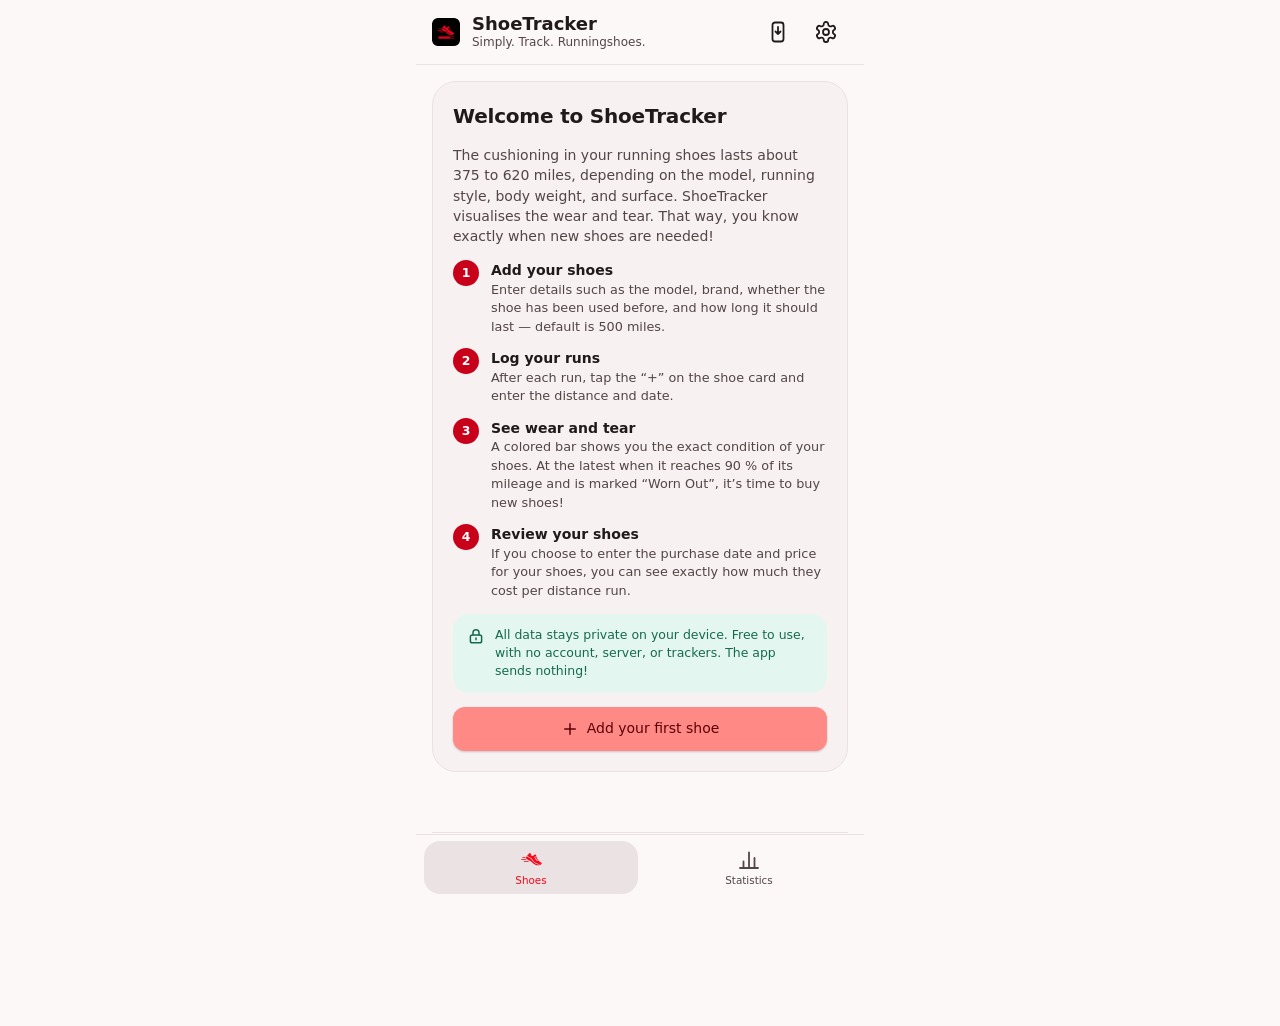
==== index.html @ b2fa954a "🔨 settings reworked" ====
<!DOCTYPE html>
<html lang="de">
<head>
<meta charset="utf-8">
<meta name="viewport" content="width=device-width, initial-scale=1, viewport-fit=cover">

<!-- WARNING: Strict CSP – no external sources, no inline script, no eval.
     frame-ancestors only works as an HTTP header (see _headers). -->
<meta http-equiv="Content-Security-Policy" content="default-src 'none'; script-src 'self'; style-src 'self'; img-src 'self' data:; font-src 'self'; connect-src 'self'; manifest-src 'self'; worker-src 'self'; base-uri 'none'; form-action 'none'">
<meta name="referrer" content="no-referrer">

<title>ShoeTracker – Laufschuh-Kilometerzähler &amp; Mileage-Tracker</title>
<meta name="description" content="ShoeTracker zählt die Kilometer deiner Laufschuhe, warnt vor Verschleiß und funktioniert offline. Installierbare PWA, alle Daten bleiben auf deinem Gerät – ohne Konto, ohne Tracking.">
<meta name="robots" content="index, follow, max-image-preview:large">
<meta name="author" content="ShoeTracker">
<link rel="canonical" href="https://weekendcompiler.github.io/ShoeTracker/">
<link rel="privacy-policy" href="./datenschutz.html">
<link rel="help" href="./faq.html">

<meta property="og:type" content="website">
<meta property="og:locale" content="de_DE">
<meta property="og:locale:alternate" content="en_US">
<meta property="og:site_name" content="ShoeTracker">
<meta property="og:title" content="ShoeTracker – Laufschuh-Kilometerzähler">
<meta property="og:description" content="Kilometer deiner Laufschuhe tracken, Verschleiß im Blick behalten – offline, ohne Konto, ohne Tracking.">
<meta property="og:url" content="https://weekendcompiler.github.io/ShoeTracker/">
<meta property="og:image" content="https://weekendcompiler.github.io/ShoeTracker/assets/og/og-image.png">
<meta property="og:image:type" content="image/png">
<meta property="og:image:width" content="1200">
<meta property="og:image:height" content="630">
<meta property="og:image:alt" content="ShoeTracker-Logo: roter Laufschuh mit Fortschrittsbalken, daneben der Slogan „Kilometer deiner Laufschuhe im Blick – offline &amp; privat“.">
<meta name="twitter:card" content="summary_large_image">
<meta name="twitter:title" content="ShoeTracker – Laufschuh-Kilometerzähler">
<meta name="twitter:description" content="Kilometer deiner Laufschuhe tracken, Verschleiß im Blick behalten – offline, ohne Konto, ohne Tracking.">
<meta name="twitter:image" content="https://weekendcompiler.github.io/ShoeTracker/assets/og/og-image.png">
<meta name="twitter:image:alt" content="ShoeTracker-Logo: roter Laufschuh mit Fortschrittsbalken, daneben der Slogan „Kilometer deiner Laufschuhe im Blick – offline &amp; privat“.">

<meta name="theme-color" content="#fdf8f8" media="(prefers-color-scheme: light)">
<meta name="theme-color" content="#161212" media="(prefers-color-scheme: dark)">
<meta name="color-scheme" content="light dark">
<meta name="mobile-web-app-capable" content="yes">
<meta name="apple-mobile-web-app-capable" content="yes">
<meta name="apple-mobile-web-app-title" content="ShoeTracker">
<meta name="apple-mobile-web-app-status-bar-style" content="black-translucent">

<link rel="manifest" href="./manifest.webmanifest">
<link rel="icon" href="./assets/icons/favicon-32.png" type="image/png" sizes="32x32">
<link rel="icon" href="./assets/icons/icon-192.png" type="image/png" sizes="192x192">
<link rel="apple-touch-icon" href="./assets/icons/apple-touch-icon.png">
<link rel="stylesheet" href="./assets/css/app.css">
<!-- WARNING: boot.js must stay render-blocking (theme, language, beforeinstallprompt before first paint). -->
<script src="./assets/js/boot.js" data-app></script>
<script src="./assets/js/i18n.js" defer></script>
<script src="./assets/js/app.js" defer></script>

<script type="application/ld+json">
{
  "@context": "https://schema.org",
  "@type": "WebApplication",
  "name": "ShoeTracker",
  "alternateName": ["Laufschuh-Kilometerzähler", "Running Shoe Mileage Tracker"],
  "url": "https://weekendcompiler.github.io/ShoeTracker/",
  "image": "https://weekendcompiler.github.io/ShoeTracker/assets/icons/icon-512.png",
  "description": "Progressive Web App zum Tracken der Laufleistung von Laufschuhen. Funktioniert offline, speichert alle Daten ausschließlich lokal auf dem Gerät.",
  "applicationCategory": "HealthApplication",
  "applicationSubCategory": "Running",
  "operatingSystem": "Android, iOS, Windows, macOS, Linux",
  "browserRequirements": "Benötigt JavaScript",
  "inLanguage": ["de", "en"],
  "isAccessibleForFree": true,
  "offers": { "@type": "Offer", "price": "0", "priceCurrency": "EUR" },
  "featureList": [
    "Kilometerstand pro Laufschuh",
    "Verschleißwarnung ab 75 Prozent",
    "Läufe mit Datum und Notizen erfassen",
    "Statistik und Verschleiß-Übersicht",
    "CSV-Export und JSON-Backup",
    "Offline nutzbar, installierbar als App",
    "Oberfläche auf Deutsch und Englisch",
    "Keine Konten, keine Cloud, keine Tracker"
  ]
}
</script>

</head>
<body>

<!-- Icon sprite (no icon web font, no third-party request). -->
<svg class="visually-hidden" aria-hidden="true" focusable="false" xmlns="http://www.w3.org/2000/svg">
 <symbol id="i-shoe" viewBox="0 0 1254 1254">
  <g fill="currentColor" fill-rule="evenodd">
    <path d="M 247.00 750.00 L 247.00 759.00 L 249.00 764.00 L 256.00 771.00 L 264.00 774.00 L 494.00 773.00 L 504.00 767.00 L 508.00 760.00 L 508.00 756.00 L 509.00 755.00 L 508.00 748.00 L 505.00 743.00 L 501.00 739.00 L 493.00 735.00 L 265.00 735.00 L 255.00 739.00 L 250.00 744.00 Z"/>
    <path d="M 376.00 655.00 L 373.00 647.00 L 367.00 641.00 L 359.00 638.00 L 123.00 639.00 L 116.00 642.00 L 111.00 647.00 L 108.00 653.00 L 108.00 662.00 L 111.00 669.00 L 115.00 673.00 L 123.00 677.00 L 319.00 677.00 L 320.00 676.00 L 361.00 676.00 L 366.00 674.00 L 372.00 669.00 L 375.00 664.00 Z"/>
    <path d="M 992.00 661.00 L 982.00 641.00 L 978.00 637.00 L 976.00 637.00 L 975.00 636.00 L 969.00 636.00 L 959.00 640.00 L 956.00 640.00 L 937.00 647.00 L 934.00 647.00 L 933.00 648.00 L 916.00 653.00 L 909.00 659.00 L 906.00 666.00 L 906.00 673.00 L 907.00 674.00 L 907.00 677.00 L 910.00 682.00 L 916.00 687.00 L 921.00 688.00 L 922.00 689.00 L 929.00 689.00 L 945.00 683.00 L 948.00 683.00 L 949.00 682.00 L 951.00 682.00 L 973.00 674.00 L 976.00 674.00 L 977.00 673.00 L 985.00 671.00 L 990.00 668.00 L 992.00 665.00 Z"/>
    <path d="M 963.00 604.00 L 954.00 584.00 L 951.00 581.00 L 947.00 579.00 L 940.00 579.00 L 939.00 580.00 L 933.00 581.00 L 923.00 585.00 L 920.00 585.00 L 913.00 588.00 L 910.00 588.00 L 897.00 593.00 L 894.00 593.00 L 890.00 595.00 L 884.00 596.00 L 881.00 598.00 L 875.00 605.00 L 873.00 614.00 L 874.00 615.00 L 874.00 620.00 L 876.00 624.00 L 881.00 629.00 L 887.00 632.00 L 897.00 632.00 L 903.00 629.00 L 910.00 628.00 L 917.00 625.00 L 920.00 625.00 L 930.00 621.00 L 933.00 621.00 L 937.00 619.00 L 940.00 619.00 L 941.00 618.00 L 958.00 613.00 L 962.00 610.00 L 963.00 608.00 Z"/>
    <path d="M 337.00 554.00 L 336.00 553.00 L 336.00 549.00 L 334.00 545.00 L 329.00 540.00 L 319.00 536.00 L 188.00 537.00 L 183.00 539.00 L 177.00 544.00 L 174.00 550.00 L 173.00 558.00 L 174.00 559.00 L 174.00 562.00 L 176.00 567.00 L 180.00 571.00 L 188.00 575.00 L 320.00 575.00 L 321.00 574.00 L 326.00 573.00 L 333.00 567.00 L 336.00 562.00 Z"/>
    <path d="M 936.00 545.00 L 934.00 542.00 L 934.00 540.00 L 928.00 527.00 L 923.00 522.00 L 921.00 522.00 L 920.00 521.00 L 915.00 521.00 L 914.00 522.00 L 911.00 522.00 L 910.00 523.00 L 895.00 526.00 L 891.00 528.00 L 888.00 528.00 L 887.00 529.00 L 872.00 532.00 L 868.00 534.00 L 864.00 534.00 L 863.00 535.00 L 857.00 536.00 L 850.00 539.00 L 845.00 544.00 L 843.00 548.00 L 843.00 550.00 L 842.00 551.00 L 842.00 559.00 L 845.00 566.00 L 850.00 571.00 L 857.00 574.00 L 866.00 574.00 L 867.00 573.00 L 877.00 571.00 L 884.00 568.00 L 895.00 566.00 L 902.00 563.00 L 905.00 563.00 L 906.00 562.00 L 909.00 562.00 L 920.00 558.00 L 923.00 558.00 L 927.00 556.00 L 930.00 556.00 L 935.00 553.00 L 936.00 551.00 Z"/>
    <path d="M 357.00 536.00 L 357.00 573.00 L 404.00 630.00 L 483.00 681.00 L 620.00 745.00 L 747.00 868.00 L 847.00 930.00 L 945.00 956.00 L 1040.00 955.00 L 1140.00 925.00 L 1185.00 881.00 L 1189.00 848.00 L 1177.00 823.00 L 1062.00 754.00 L 1009.00 694.00 L 933.00 715.00 L 910.00 712.00 L 894.00 698.00 L 795.00 527.00 L 812.00 514.00 L 911.00 493.00 L 888.00 408.00 L 874.00 394.00 L 815.00 399.00 L 744.00 462.00 L 683.00 467.00 L 649.00 450.00 L 630.00 427.00 L 611.00 340.00 L 588.00 323.00 L 558.00 320.00 L 535.00 330.00 L 427.00 457.00 L 424.00 472.00 L 446.00 489.00 L 591.00 553.00 L 643.00 588.00 L 684.00 631.00 L 768.00 750.00 L 856.00 825.00 L 979.00 873.00 L 1065.00 884.00 L 1155.00 875.00 L 1145.00 890.00 L 1090.00 907.00 L 1025.00 909.00 L 959.00 899.00 L 891.00 877.00 L 840.00 851.00 L 776.00 803.00 L 642.00 638.00 L 588.00 592.00 L 404.00 502.00 L 381.00 506.00 Z"/>
  </g>
</symbol>
  <symbol id="i-sun" viewBox="0 0 24 24">
    <circle cx="12" cy="12" r="4"/>
    <path d="M12 2.5v2M12 19.5v2M4.6 4.6l1.4 1.4M18 18l1.4 1.4M2.5 12h2M19.5 12h2M4.6 19.4 6 18M18 6l1.4-1.4"/>
  </symbol>
  <symbol id="i-moon" viewBox="0 0 24 24">
    <path d="M20.5 14.2A8.6 8.6 0 0 1 9.8 3.5a8.6 8.6 0 1 0 10.7 10.7z"/>
  </symbol>
  <symbol id="i-settings" viewBox="0 0 24 24">
    <path d="M12.22 2h-.44a2 2 0 0 0-2 2v.18a2 2 0 0 1-1 1.73l-.43.25a2 2 0 0 1-2 0l-.15-.08a2 2 0 0 0-2.73.73l-.22.38a2 2 0 0 0 .73 2.73l.15.1a2 2 0 0 1 1 1.72v.51a2 2 0 0 1-1 1.74l-.15.09a2 2 0 0 0-.73 2.73l.22.38a2 2 0 0 0 2.73.73l.15-.08a2 2 0 0 1 2 0l.43.25a2 2 0 0 1 1 1.73V20a2 2 0 0 0 2 2h.44a2 2 0 0 0 2-2v-.18a2 2 0 0 1 1-1.73l.43-.25a2 2 0 0 1 2 0l.15.08a2 2 0 0 0 2.73-.73l.22-.39a2 2 0 0 0-.73-2.73l-.15-.08a2 2 0 0 1-1-1.74v-.5a2 2 0 0 1 1-1.74l.15-.09a2 2 0 0 0 .73-2.73l-.22-.38a2 2 0 0 0-2.73-.73l-.15.08a2 2 0 0 1-2 0l-.43-.25a2 2 0 0 1-1-1.73V4a2 2 0 0 0-2-2z"/><circle cx="12" cy="12" r="3"/>
  </symbol>
  <symbol id="i-plus" viewBox="0 0 24 24"><path d="M12 5v14M5 12h14"/></symbol>
  <symbol id="i-plus-circle" viewBox="0 0 24 24">
    <circle cx="12" cy="12" r="9"/><path d="M12 8.5v7M8.5 12h7"/>
  </symbol>
  <symbol id="i-chart" viewBox="0 0 24 24">
    <path d="M3 21h18"/><path d="M6.5 21v-6.5M12 21V5.5M17.5 21v-10"/>
  </symbol>
  <symbol id="i-download" viewBox="0 0 24 24">
    <path d="M12 3.5v11M7.5 10.5 12 15l4.5-4.5"/><path d="M4 18v1.5A1.5 1.5 0 0 0 5.5 21h13a1.5 1.5 0 0 0 1.5-1.5V18"/>
  </symbol>
  <symbol id="i-upload" viewBox="0 0 24 24">
    <path d="M12 15V3.5M7.5 8 12 3.5 16.5 8"/><path d="M4 18v1.5A1.5 1.5 0 0 0 5.5 21h13a1.5 1.5 0 0 0 1.5-1.5V18"/>
  </symbol>
  <symbol id="i-close" viewBox="0 0 24 24"><path d="m6 6 12 12M18 6 6 18"/></symbol>
  <symbol id="i-archive" viewBox="0 0 24 24">
    <rect x="3" y="4.5" width="18" height="4" rx="1"/><path d="M5 8.5v10a1 1 0 0 0 1 1h12a1 1 0 0 0 1-1v-10"/><path d="M10 13h4"/>
  </symbol>
  <symbol id="i-unarchive" viewBox="0 0 24 24">
    <rect x="3" y="4.5" width="18" height="4" rx="1"/><path d="M5 8.5v10a1 1 0 0 0 1 1h12a1 1 0 0 0 1-1v-10"/><path d="M12 17v-5M9.6 14.4 12 12l2.4 2.4"/>
  </symbol>
  <symbol id="i-trash" viewBox="0 0 24 24">
    <path d="M4 6.5h16M9.5 6.5v-2h5v2"/><path d="m6.5 6.5 1 13h9l1-13"/><path d="M10.5 10v6M13.5 10v6"/>
  </symbol>
  <symbol id="i-drag" viewBox="0 0 24 24" class="icon--solid">
    <circle cx="9" cy="6" r="1.5"/><circle cx="15" cy="6" r="1.5"/>
    <circle cx="9" cy="12" r="1.5"/><circle cx="15" cy="12" r="1.5"/>
    <circle cx="9" cy="18" r="1.5"/><circle cx="15" cy="18" r="1.5"/>
  </symbol>
  <symbol id="i-lock" viewBox="0 0 24 24">
    <rect x="4.5" y="10.5" width="15" height="10.5" rx="2.5"/>
    <path d="M8 10.5V7.8a4 4 0 0 1 8 0v2.7"/><path d="M12 14.5v2.5"/>
  </symbol>
  <symbol id="i-install" viewBox="0 0 24 24">
    <rect x="6.5" y="2.5" width="11" height="19" rx="2.5"/><path d="M12 7v7M9.5 11.5 12 14l2.5-2.5"/>
  </symbol>
</svg>

<header class="app-bar">
  <div class="app-bar__brand">
    <img src="./assets/icons/app-icon.png" alt="" class="app-icon" width="28" height="28">
    <div>
      <h1 class="app-bar__title">ShoeTracker</h1>
      <p class="app-bar__subtitle" data-i18n="app.subtitle">Simply. Track. Runningshoes.</p>
    </div>
  </div>
  <div class="app-bar__actions">
    <button type="button" id="install-btn" class="icon-btn" hidden aria-label="App installieren" title="App installieren" data-i18n-attr="aria-label=install.label,title=install.label">
      <svg class="icon" aria-hidden="true"><use href="#i-install"/></svg>
    </button>
    <button type="button" id="settings-btn" class="icon-btn" aria-label="Einstellungen" title="Einstellungen" data-i18n-attr="aria-label=settings.title,title=settings.title">
      <svg class="icon" aria-hidden="true"><use href="#i-settings"/></svg>
    </button>
  </div>
</header>

<noscript>
  <p class="noscript">ShoeTracker benötigt JavaScript. Die App läuft vollständig in deinem Browser – es werden keine Daten an einen Server gesendet.</p>
</noscript>

<main class="main">

  <!-- Shoes -->
  <section id="panel-shoes" class="panel" role="tabpanel" aria-labelledby="tab-shoes" tabindex="-1">
    <!-- INFO: Onboarding lives in the HTML so visitors and crawlers see it without JS; boot.js hides it for returning users. -->
    <section class="onboarding" id="onboarding" aria-labelledby="onboarding-title">
      <h2 class="onboarding__title" id="onboarding-title" data-i18n="onb.title">Willkommen bei ShoeTracker</h2>
      <p class="onboarding__lead" data-i18n="onb.lead" data-i18n-unit>
        Die Dämpfung deiner Laufschuhe hält je nach Modell, Laufstil, Körpergewicht und Untergrund ca. 600 bis 1.000&nbsp;Kilometer. ShoeTracker zeigt dir den Verschleiß. So weißt du genau, wann du neue Schuhe brauchst!
      </p>

      <ol class="steps">
        <li class="step">
          <span class="step__num" aria-hidden="true">1</span>
          <span class="step__body">
            <b class="step__title" data-i18n="onb.s1.title">Schuhe hinzufügen</b>
            <span class="step__text" data-i18n="onb.s1.text" data-i18n-unit>Gib Details ein wie Modell, Marke, ob der Schuh vorher schon gelaufen wurde und wie lange er halten soll –&nbsp;voreingestellt sind 800&nbsp;km.</span>
          </span>
        </li>
        <li class="step">
          <span class="step__num" aria-hidden="true">2</span>
          <span class="step__body">
            <b class="step__title" data-i18n="onb.s2.title">Läufe eintragen</b>
            <span class="step__text" data-i18n="onb.s2.text">Tippe nach jedem Lauf das „+“ auf der Schuhkarte an und erfasse Distanz und Datum.</span>
          </span>
        </li>
        <li class="step">
          <span class="step__num" aria-hidden="true">3</span>
          <span class="step__body">
            <b class="step__title" data-i18n="onb.s3.title">Verschleiß sehen</b>
            <span class="step__text" data-i18n="onb.s3.text">Ein farbiger Balken zeigt dir den Zustand deiner Schuhe genau an. Spätestens wenn er ab 90&nbsp;% Laufleistung auf „Verschlissen“ steht, ist es Zeit neue Schuhe zu kaufen!</span>
          </span>
        </li>
        <li class="step">
          <span class="step__num" aria-hidden="true">4</span>
          <span class="step__body">
            <b class="step__title" data-i18n="onb.s4.title">Schuhe auswerten</b>
            <span class="step__text" data-i18n="onb.s4.text">Wenn du optional auch Kaufdatum und Preis deiner Schuhe eingibst, kannst du exakt sehen, was dich deine Schuhe pro gelaufener Strecke kosten.</span>
          </span>
        </li>
      </ol>

      <p class="onboarding__privacy">
        <svg class="icon icon--sm" aria-hidden="true"><use href="#i-lock"/></svg>
        <span data-i18n="onb.privacy">Alle Daten bleiben privat auf deinem Gerät. Kostenlos, kein Konto, kein Server, keine Tracker. Die App sendet nichts!</span>
      </p>

      <button type="button" class="btn btn--filled btn--block" id="onboarding-start">
        <svg class="icon icon--sm" aria-hidden="true"><use href="#i-plus"/></svg>
        <span data-i18n="onb.start">Ersten Schuh hinzufügen</span>
      </button>
    </section>

    <div class="panel__head" id="shoes-head">
      <h2 class="panel__title" data-i18n="shoes.title">Meine Schuhe</h2>
      <div class="chips" role="group" aria-label="Schuhe filtern" data-i18n-attr="aria-label=shoes.filter" id="shoes-filter">
        <button type="button" class="chip" id="filter-active" data-filter="active" aria-pressed="true" data-i18n="filter.active">Aktiv</button>
        <button type="button" class="chip" id="filter-archived" data-filter="archived" aria-pressed="false" data-i18n="filter.archived">Archiv</button>
      </div>
    </div>

    <p class="hint" id="reorder-hint" data-i18n="shoes.reorderHint">
      Zum Sortieren den Griff gedrückt halten und ziehen – oder mit der Tastatur fokussieren und Pfeil&nbsp;hoch/runter drücken.
    </p>

    <ul class="shoe-list" id="shoes-list" aria-describedby="reorder-hint"></ul>

    <div class="empty" id="shoes-empty" hidden>
      <h3 class="empty__title" id="empty-title">Keine Schuhe vorhanden</h3>
      <p class="empty__text" id="empty-text">Füge Laufschuhe hinzu, um Laufleistung und Verschleiß zu tracken.</p>
      <button type="button" class="btn btn--tonal" id="empty-action">
        <svg class="icon icon--sm" aria-hidden="true"><use href="#i-plus"/></svg>
        <span data-i18n="shoes.add">Schuhe hinzufügen</span>
      </button>
    </div>
    <footer class="site-foot">
      <p class="hint">Run. Sleep. Repeat. Always keep your shoes neat!</p>
    </footer>
  </section>

  <!-- Statistics -->
  <section id="panel-stats" class="panel" role="tabpanel" aria-labelledby="tab-stats" tabindex="-1" hidden>
    <div class="panel__head">
      <h2 class="panel__title" data-i18n="stats.title">Statistik</h2>
    </div>

    <div class="stat-grid">
      <div class="stat">
        <p class="stat__label" data-i18n="stats.active">Aktive Schuhe</p>
        <p class="stat__value" id="stat-active-shoes">0</p>
      </div>
      <div class="stat">
        <p class="stat__label" data-i18n="stats.archived">Archivierte Schuhe</p>
        <p class="stat__value" id="stat-archived-shoes">0</p>
      </div>
      <div class="stat">
        <p class="stat__label" data-i18n="stats.avg">Ø Laufleistung</p>
        <p class="stat__value" id="stat-avg-distance">0 km</p>
      </div>
      <div class="stat">
        <p class="stat__label" data-i18n="stats.avgCost">Ø Laufkosten</p>
        <p class="stat__value" id="stat-avg-cost">0 €/km</p>
      </div>
      <div class="stat">
        <p class="stat__label" data-i18n="stats.totalShoes">Gesamte Schuhe</p>
        <p class="stat__value" id="stat-total-shoes">0</p>
      </div>
      <div class="stat">
        <p class="stat__label" data-i18n="stats.totalCost">Gesamtschuhkosten</p>
        <p class="stat__value" id="stat-total-shoe-cost">0 €</p>
      </div>
      <div class="stat">
        <p class="stat__label" data-i18n="stats.totalRuns">Gesamte Läufe</p>
        <p class="stat__value" id="stat-total-runs">0</p>
      </div>
      <div class="stat">
        <p class="stat__label" data-i18n="stats.totalDistance">Gesamtdistanz</p>
        <p class="stat__value" id="stat-total-distance">0 km</p>
      </div>
    </div>

    <section class="card">
      <h3 class="section-title" data-i18n="stats.wear">Verschleiß-Übersicht</h3>
      <div class="wear-list" id="wear-distribution"></div>
    </section>

    <section class="card">
      <h3 class="section-title" data-i18n="stats.backupTitle">Daten &amp; Backup</h3>
      <p class="hint" data-i18n="stats.backupHint">
        Alle Daten liegen ausschließlich lokal in deinem Browser. Keine Cloud, keine Server. Darum sind regelmäßige Backups die einzige Absicherung gegen Datenverlust.
      </p>
      <div class="row">
        <button type="button" class="btn btn--tonal" id="export-json-btn">
          <svg class="icon icon--sm" aria-hidden="true"><use href="#i-download"/></svg>
          <span data-i18n="stats.backup">Backup</span>
        </button>
        <button type="button" class="btn btn--outline" id="import-json-btn">
          <svg class="icon icon--sm" aria-hidden="true"><use href="#i-upload"/></svg>
          <span data-i18n="stats.restore">Wiederherstellen</span>
        </button>
      </div>
      <button type="button" class="btn btn--outline btn--block btn--small" id="export-csv-btn">
        <svg class="icon icon--sm" aria-hidden="true"><use href="#i-download"/></svg>
        <span data-i18n="stats.csv">Als CSV exportieren (Excel)</span>
      </button>
      <input type="file" id="import-file" accept="application/json,.json" class="visually-hidden" tabindex="-1" aria-hidden="true">

      <hr class="rule">
      <p class="hint" data-i18n="stats.deleteHint">
        Alle Daten werden endgültig aus deinem Browser gelöscht. Vorher exportierte Backups bleiben aber erhalten und lassen sich auf Wunsch wieder importieren.
      </p>
      <button type="button" class="btn btn--danger btn--block btn--small" id="delete-all-btn">
        <svg class="icon icon--sm" aria-hidden="true"><use href="#i-trash"/></svg>
        <span data-i18n="stats.deleteAll">Alle Daten von diesem Gerät löschen</span>
      </button>
    </section>
    <footer class="site-foot">
      <p class="hint">Run. Sleep. Repeat. Always keep your shoes neat!</p>
    </footer>
  </section>

</main>

<button type="button" class="fab" id="add-shoe-btn" aria-label="Schuhe hinzufügen" title="Schuhe hinzufügen" data-i18n-attr="aria-label=shoes.add,title=shoes.add" hidden>
  <svg class="icon icon--lg" aria-hidden="true"><use href="#i-plus"/></svg>
  <span data-i18n="shoes.add">Schuhe hinzufügen</span>
</button>

<nav class="bottom-nav" aria-label="Hauptbereiche" data-i18n-attr="aria-label=nav.label">
  <div class="bottom-nav__tabs" role="tablist">
    <button type="button" class="nav-tab" role="tab" id="tab-shoes" data-tab="shoes"
            aria-controls="panel-shoes" aria-selected="true">
      <svg class="icon" aria-hidden="true"><use href="#i-shoe"/></svg>
      <span data-i18n="tab.shoes">Schuhe</span>
    </button>
    <button type="button" class="nav-tab" role="tab" id="tab-stats" data-tab="stats"
            aria-controls="panel-stats" aria-selected="false" tabindex="-1">
      <svg class="icon" aria-hidden="true"><use href="#i-chart"/></svg>
      <span data-i18n="tab.stats">Statistik</span>
    </button>
  </div>
</nav>

<!-- Add shoe -->
<dialog class="dialog" id="dialog-add-shoe" aria-labelledby="add-shoe-title">
  <div class="dialog__inner">
    <div class="dialog__head">
      <h2 class="dialog__title" id="add-shoe-title" data-i18n="add.title">Neue Laufschuhe hinzufügen</h2>
      <button type="button" class="icon-btn" data-close-dialog aria-label="Dialog schließen" data-i18n-attr="aria-label=dialog.close">
        <svg class="icon" aria-hidden="true"><use href="#i-close"/></svg>
      </button>
    </div>

    <form class="form" id="shoe-form" novalidate>
      <div class="field">
        <label class="field__label" for="shoe-name" data-i18n="add.name">Modellname</label>
        <input class="input" type="text" id="shoe-name" name="name" maxlength="60"
               placeholder="z. B. Alphafly 3" data-i18n-attr="placeholder=add.namePh" autocomplete="off" required>
      </div>

      <div class="field">
        <label class="field__label" for="shoe-brand" data-i18n="add.brand">Marke / Hersteller</label>
        <input class="input" type="text" id="shoe-brand" name="brand" maxlength="40"
               placeholder="z. B. Nike, Adidas, Brooks" data-i18n-attr="placeholder=add.brandPh" autocomplete="off" required>
      </div>

      <div class="field__row">
        <div class="field">
          <label class="field__label" for="shoe-max-km" data-i18n="add.maxKm">Maximale Laufleistung</label>
          <div class="input-affix">
            <input class="input" type="number" id="shoe-max-km" name="maxKm" inputmode="numeric"
                   value="800" min="50" max="5000" step="1" required>
            <span class="input-affix__unit" aria-hidden="true" data-unit>km</span>
          </div>
        </div>
        <div class="field">
          <label class="field__label" for="shoe-initial-km" data-i18n="add.initialKm">Startwert</label>
          <div class="input-affix">
            <input class="input" type="number" id="shoe-initial-km" name="initialKm" inputmode="decimal"
                   value="0" min="0" max="5000" step="0.1" required>
            <span class="input-affix__unit" aria-hidden="true" data-unit>km</span>
          </div>
        </div>
      </div>

      <div class="field__row">
        <div class="field">
          <label class="field__label" for="shoe-purchase-date" data-i18n="add.purchaseDate">Kaufdatum</label>
          <input class="input" type="date" id="shoe-purchase-date" name="purchaseDate" required>
        </div>
        <div class="field">
          <label class="field__label" for="shoe-price" data-i18n="add.price">Kaufpreis</label>
          <div class="input-affix">
            <input class="input" type="number" id="shoe-price" name="price" inputmode="decimal"
                   min="0" max="999999" step="0.01" placeholder="z. B. 120,50" data-i18n-attr="placeholder=add.pricePh">
            <span class="input-affix__unit" aria-hidden="true" data-currency>€</span>
          </div>
        </div>
      </div>

      <div class="field">
        <label class="field__label" for="shoe-icon" data-i18n="add.icon">Schuh-Icon / Emoji</label>
        <div class="emoji-field">
          <input class="input" type="text" id="shoe-icon" name="icon" value="👟" maxlength="12"
                 autocomplete="off" aria-describedby="shoe-icon-hint">
          <span class="hint" id="shoe-icon-hint" data-i18n="add.iconHint">Wähle ein Emoji für deinen Schuh, z. B. 👟, 🏃, ⚡</span>
        </div>
      </div>

      <button type="submit" class="btn btn--filled btn--block" data-i18n="add.save">Schuhe speichern</button>
    </form>
  </div>
</dialog>

<!-- Log run for one shoe (opened from the shoe card) -->
<dialog class="dialog" id="dialog-log-run" aria-labelledby="log-run-title">
  <div class="dialog__inner">
    <div class="dialog__head">
      <div class="detail-head">
        <span class="detail-head__emoji" id="log-run-icon" aria-hidden="true">👟</span>
        <div>
          <h2 class="dialog__title" id="log-run-title" data-i18n="log.dialogTitle">Lauf eintragen</h2>
          <p class="detail-head__brand" id="log-run-shoe">Schuhe</p>
        </div>
      </div>
      <button type="button" class="icon-btn" data-close-dialog aria-label="Dialog schließen" data-i18n-attr="aria-label=dialog.close">
        <svg class="icon" aria-hidden="true"><use href="#i-close"/></svg>
      </button>
    </div>

    <form class="form" id="quick-run-form" novalidate>
      <input type="hidden" id="quick-run-shoe-id" name="shoeId">

      <div class="field">
        <label class="field__label" for="quick-run-distance" data-i18n="log.distance">Distanz</label>
        <div class="input-affix">
          <input class="input" type="number" id="quick-run-distance" name="distance" inputmode="decimal"
                 step="0.1" min="0.1" max="999" placeholder="z. B. 10,5" data-i18n-attr="placeholder=log.distancePh" required>
          <span class="input-affix__unit" aria-hidden="true" data-unit>km</span>
        </div>
      </div>

      <div class="field">
        <label class="field__label" for="quick-run-date" data-i18n="log.date">Datum</label>
        <input class="input" type="date" id="quick-run-date" name="date" required>
      </div>

      <div class="field">
        <label class="field__label" for="quick-run-notes" data-i18n="log.notes">Notizen / Strecke (optional)</label>
        <textarea class="input" id="quick-run-notes" name="notes" rows="2" maxlength="280"
                  placeholder="z. B. lockerer Dauerlauf im Park" data-i18n-attr="placeholder=log.notesPh"></textarea>
      </div>

      <button type="submit" class="btn btn--filled btn--block">
        <svg class="icon icon--sm" aria-hidden="true"><use href="#i-plus"/></svg>
        <span data-i18n="log.save">Lauf speichern</span>
      </button>
    </form>
  </div>
</dialog>

<!-- Shoe detail -->
<dialog class="dialog" id="dialog-shoe-detail" aria-labelledby="detail-name">
  <div class="dialog__inner">
    <div class="dialog__head">
      <div class="detail-head">
        <span class="detail-head__emoji" id="detail-icon" aria-hidden="true">👟</span>
        <div>
          <h2 class="dialog__title" id="detail-name">Schuhe</h2>
          <p class="detail-head__brand" id="detail-brand">Marke</p>
        </div>
      </div>
      <button type="button" class="icon-btn" data-close-dialog aria-label="Dialog schließen" data-i18n-attr="aria-label=dialog.close">
        <svg class="icon" aria-hidden="true"><use href="#i-close"/></svg>
      </button>
    </div>

    <div class="card">
      <div class="meter" id="detail-meter">
        <div class="meter__labels">
          <span data-i18n="detail.mileage">Laufleistung</span>
          <b id="detail-km-text">0 / 0 km</b>
        </div>
        <div class="meter__track">
          <div class="meter__bar" id="detail-progress-bar"></div>
        </div>
      </div>
    </div>

    <div class="detail-grid">
      <div class="detail-cell">
        <span class="detail-cell__label" data-i18n="detail.remaining">Verbleibend</span>
        <span class="detail-cell__value" id="detail-remaining-km">–</span>
      </div>
      <div class="detail-cell">
        <span class="detail-cell__label" data-i18n="detail.avgDistance">Ø Strecke</span>
        <span class="detail-cell__value" id="detail-avg-distance">–</span>
      </div>
      <div class="detail-cell">
        <span class="detail-cell__label" data-i18n="detail.runCount">Laufanzahl</span>
        <span class="detail-cell__value" id="detail-run-count">–</span>
      </div>
      <div class="detail-cell">
        <span class="detail-cell__label" data-i18n="detail.runCost">Laufkosten</span>
        <span class="detail-cell__value" id="detail-running-cost">–</span>
      </div>
      <div class="detail-cell">
        <span class="detail-cell__label" data-i18n="add.purchaseDate">Kaufdatum</span>
        <span class="detail-cell__value" id="detail-purchase-date">–</span>
      </div>
      <div class="detail-cell">
        <span class="detail-cell__label" data-i18n="add.price">Kaufpreis</span>
        <span class="detail-cell__value" id="detail-price">–</span>
      </div>
      <div class="detail-cell">
        <span class="detail-cell__label" data-i18n="add.maxKm">Maximale Laufleistung</span>
        <span class="detail-cell__value" id="detail-max-km">–</span>
      </div>
      <div class="detail-cell">
        <span class="detail-cell__label" data-i18n="add.initialKm">Startwert</span>
        <span class="detail-cell__value" id="detail-initial-km">–</span>
      </div>
    </div>

    <section>
      <h3 class="section-title" data-i18n="detail.runs">Läufe mit diesem Schuh</h3>
      <ul class="run-list run-scroll" id="detail-runs-list"></ul>
    </section>

    <div class="dialog__actions">
      <button type="button" class="btn btn--outline" id="detail-archive-btn">
        <svg class="icon icon--sm" aria-hidden="true"><use href="#i-archive" id="detail-archive-icon"/></svg>
        <span id="detail-archive-text">Archivieren</span>
      </button>
      <button type="button" class="btn btn--outline" id="detail-edit-btn">
        <svg class="icon icon--sm" aria-hidden="true"><use href="#i-settings"/></svg>
        <span data-i18n="detail.edit">Bearbeiten</span>
      </button>
      <button type="button" class="btn btn--danger btn--shrink" id="detail-delete-btn" aria-label="Schuhe löschen" data-i18n-attr="aria-label=detail.delete">
        <svg class="icon icon--sm" aria-hidden="true"><use href="#i-trash"/></svg>
      </button>
    </div>
  </div>
</dialog>

<!-- Edit shoe -->
<dialog class="dialog" id="dialog-edit-shoe" aria-labelledby="edit-shoe-title">
  <div class="dialog__inner">
    <div class="dialog__head">
      <div class="detail-head">
        <span class="detail-head__emoji" id="edit-shoe-icon" aria-hidden="true">👟</span>
        <div>
          <h2 class="dialog__title" id="edit-shoe-title" data-i18n="edit.title">Details bearbeiten</h2>
          <p class="detail-head__brand" id="edit-shoe-hint" data-i18n="edit.hint">Änderungen greifen sofort und sämtliche Berechnungen werden angepasst.</p>
        </div>
      </div>
      <button type="button" class="icon-btn" data-close-dialog aria-label="Dialog schließen" data-i18n-attr="aria-label=dialog.close">
        <svg class="icon" aria-hidden="true"><use href="#i-close"/></svg>
      </button>
    </div>

    <form class="form" id="edit-shoe-form" novalidate>
      <input type="hidden" id="edit-shoe-id" name="shoeId">

      <div class="field">
        <label class="field__label" for="edit-shoe-name" data-i18n="add.name">Modellname</label>
        <input class="input" type="text" id="edit-shoe-name" name="name" maxlength="60"
               autocomplete="off" required>
      </div>

      <div class="field">
        <label class="field__label" for="edit-shoe-brand" data-i18n="add.brand">Marke / Hersteller</label>
        <input class="input" type="text" id="edit-shoe-brand-input" name="brand" maxlength="40"
               autocomplete="off" required>
      </div>

      <div class="field__row">
        <div class="field">
          <label class="field__label" for="edit-shoe-max-km" data-i18n="add.maxKm">Maximale Laufleistung</label>
          <div class="input-affix">
            <input class="input" type="number" id="edit-shoe-max-km" name="maxKm" inputmode="numeric"
                   min="50" max="5000" step="1" required>
            <span class="input-affix__unit" aria-hidden="true" data-unit>km</span>
          </div>
        </div>
        <div class="field">
          <label class="field__label" for="edit-shoe-initial-km" data-i18n="add.initialKm">Startwert</label>
          <div class="input-affix">
            <input class="input" type="number" id="edit-shoe-initial-km" name="initialKm" inputmode="decimal"
                   min="0" max="5000" step="0.1" required>
            <span class="input-affix__unit" aria-hidden="true" data-unit>km</span>
          </div>
        </div>
      </div>

      <div class="field__row">
        <div class="field">
          <label class="field__label" for="edit-shoe-purchase-date" data-i18n="add.purchaseDate">Kaufdatum</label>
          <input class="input" type="date" id="edit-shoe-purchase-date" name="purchaseDate" required>
        </div>
        <div class="field">
          <label class="field__label" for="edit-shoe-price" data-i18n="add.price">Kaufpreis</label>
          <div class="input-affix">
            <input class="input" type="number" id="edit-shoe-price" name="price" inputmode="decimal"
                   min="0" max="999999" step="0.01" placeholder="z. B. 120,50" data-i18n-attr="placeholder=add.pricePh">
            <span class="input-affix__unit" aria-hidden="true" data-currency>€</span>
          </div>
        </div>
      </div>

      <div class="field">
        <label class="field__label" for="edit-shoe-icon-input" data-i18n="add.icon">Schuh-Icon / Emoji</label>
        <div class="emoji-field">
          <input class="input" type="text" id="edit-shoe-icon-input" name="icon" value="👟" maxlength="12"
                 autocomplete="off" aria-describedby="edit-shoe-icon-hint">
          <span class="hint" id="edit-shoe-icon-hint" data-i18n="add.iconHint">Wähle ein Emoji für deinen Schuh, z. B. 👟, 🏃, ⚡</span>
        </div>
      </div>

      <button type="submit" class="btn btn--filled btn--block" data-i18n="edit.save">Änderungen speichern</button>
    </form>
  </div>
</dialog>

<!-- Settings -->
<dialog class="dialog" id="dialog-settings" aria-labelledby="settings-title">
  <div class="dialog__inner">
    <div class="dialog__head">
      <h2 class="dialog__title dialog__title--panel" id="settings-title" data-i18n="settings.title">Einstellungen</h2>
      <button type="button" class="icon-btn" data-close-dialog aria-label="Dialog schließen" data-i18n-attr="aria-label=dialog.close">
        <svg class="icon" aria-hidden="true"><use href="#i-close"/></svg>
      </button>
    </div>

    <form class="form" id="settings-form">
      <p class="hint" data-i18n="settings.saved">Änderungen greifen sofort und werden lokal auf deinem Gerät gespeichert. Kilometer und Meilen werden umgerechnet.</p>
      <fieldset class="segmented">
        <legend class="field__label" data-i18n="settings.language">Sprache</legend>
        <label><input type="radio" name="lang" value="de"><span lang="de">Deutsch</span></label>
        <label><input type="radio" name="lang" value="en"><span lang="en">English</span></label>
      </fieldset>

      <fieldset class="segmented">
        <legend class="field__label" data-i18n="settings.unit">Maßeinheit</legend>
        <label><input type="radio" name="unit" value="km"><span data-i18n="settings.km">Kilometer</span></label>
        <label><input type="radio" name="unit" value="mi"><span data-i18n="settings.mi">Meilen</span></label>
      </fieldset>

      <div class="field">
        <label class="field__label" for="currency-select" data-i18n="settings.currency">Währung</label>
        <select class="input" id="currency-select" name="currency" aria-describedby="currency-hint">
          <option value="EUR">EUR – €</option>
          <option value="USD">USD – $</option>
          <option value="GBP">GBP – £</option>
          <option value="SEK">SEK – Kr</option>
          <option value="NOK">NOK – Kr</option>
          <option value="DKK">DKK – Kr</option>
          <option value="ISK">ISK – Kr</option>
          <option value="CAD">CAD – CA$</option>
          <option value="JPY">JPY – ¥</option>
          <option value="CHF">CHF - FR</option>
        </select>
        <p class="hint" id="currency-hint" data-i18n="settings.currencyHint">Bei Auswahl einer anderen Währung werden bereits gespeicherte Preise nicht umgerechnet. Es ändert sich nur die Anzeige der Währung.</p>
      </div>

      <fieldset class="segmented">
        <legend class="field__label" data-i18n="settings.theme">Design</legend>
        <label><input type="radio" name="theme" value="system"><span data-i18n="settings.system">System</span></label>
        <label><input type="radio" name="theme" value="light"><span data-i18n="settings.light">Hell</span></label>
        <label><input type="radio" name="theme" value="dark"><span data-i18n="settings.dark">Dunkel</span></label>
      </fieldset>
    </form>
    <footer class="site-foot">
      <nav class="site-foot__nav" aria-label="Weitere Informationen" data-i18n-attr="aria-label=foot.nav">
        <a href="./faq.html" data-i18n="foot.faq" data-i18n-attr="href=foot.faqHref">Fragen &amp; Antworten</a>
        <a href="./datenschutz.html" data-i18n="foot.privacy" data-i18n-attr="href=foot.privacyHref">Datenschutz</a>
        <a href="https://github.com/WeekendCompiler/ShoeTracker" rel="noopener" data-i18n="foot.source">Quellcode</a>
      </nav>
    </footer>
  </div>
</dialog>

<!-- Confirm -->
<dialog class="dialog" id="dialog-confirm" aria-labelledby="confirm-title">
  <div class="dialog__inner">
    <h2 class="dialog__title" id="confirm-title" data-i18n="confirm.title">Wirklich löschen?</h2>
    <p class="dialog__text" id="confirm-text"></p>
    <div class="dialog__actions">
      <button type="button" class="btn btn--outline" id="confirm-cancel" data-i18n="confirm.cancel">Abbrechen</button>
      <button type="button" class="btn btn--danger" id="confirm-ok">Löschen</button>
    </div>
  </div>
</dialog>

<!-- Install instructions (iOS / browsers without install prompt) -->
<dialog class="dialog" id="dialog-install" aria-labelledby="install-title">
  <div class="dialog__inner">
    <div class="dialog__head">
      <h2 class="dialog__title" id="install-title" data-i18n="install.title">ShoeTracker installieren</h2>
      <button type="button" class="icon-btn" data-close-dialog aria-label="Dialog schließen" data-i18n-attr="aria-label=dialog.close">
        <svg class="icon" aria-hidden="true"><use href="#i-close"/></svg>
      </button>
    </div>
    <p class="dialog__text" id="install-text"></p>
    <button type="button" class="btn btn--filled btn--block" data-close-dialog data-i18n="install.ok">Verstanden</button>
  </div>
</dialog>

<output class="toast" id="toast" aria-live="polite"></output>

</body>
</html>
---- assets/css/app.css ----
/* ShoeTracker – Material 3 inspired, no web fonts or CDNs (works offline).
   INFO: Palette derived from the icon red (#F9001C).
   WARNING: Primary colours are tuned for WCAG AA (>= 4.5:1) – re-check contrast when changing them. */

/* ---------- Design Tokens ---------- */
:root {
  color-scheme: light;

  --surface: #fdf8f8;
  --surface-1: #f7f1f1;
  --surface-2: #f1eaea;
  --surface-variant: #ebe3e3;
  --on-surface: #201a1a;
  --on-surface-variant: #524646;

  --primary: #ff8a85;
  --on-primary: #5c0008;
  --primary-container: #c8001a;
  --on-primary-container: #ffffff;

  --outline: #857371;
  --outline-variant: #d8c2c0;

  --error: #b3261e;
  --error-container: #f9dedc;

  --ok: #4FC99A;
  --ok-bg: #E3F7F0;
  --ok-fg: #176A4D;
  --fresh: #55A9D6;
  --fresh-bg: #E4F3FA;
  --fresh-fg: #176083;
  --warn: #E5A83B;
  --warn-bg: #FFF4DB;
  --warn-fg: #795508;
  --worn: #E36B6B;
  --worn-bg: #FCE9E9;
  --worn-fg: #8A3030;

  --scrim: rgba(32, 26, 26, 0.5);
  --shadow-1: 0 1px 2px rgba(0, 0, 0, 0.12), 0 1px 3px rgba(0, 0, 0, 0.08);
  --shadow-2: 0 4px 10px rgba(0, 0, 0, 0.14), 0 2px 4px rgba(0, 0, 0, 0.08);

  --radius-s: 12px;
  --radius-m: 16px;
  --radius-l: 24px;

  --page: 448px;
  --nav-h: 64px;

  /* INFO: System fonts only – no network request. */
  --font: "Segoe UI Variable Text", "Segoe UI", system-ui, -apple-system,
    "Helvetica Neue", Roboto, "Noto Sans", Arial, sans-serif;
}

/* Dark theme: 1) explicit user choice, 2) system preference without override.
   WARNING: Defined twice on purpose (no light-dark() for older WebViews) – keep both blocks in sync. */
:root[data-theme="dark"] {
  color-scheme: dark;

  --surface: #161212;
  --surface-1: #1f1a1a;
  --surface-2: #282121;
  --surface-variant: #2f2727;
  --on-surface: #ede0df;
  --on-surface-variant: #d8c2c0;

  --primary: #ff8a85;
  --on-primary: #5c0008;
  --primary-container: #c8001a;
  --on-primary-container: #ffffff;

  --outline: #a08c8a;
  --outline-variant: #534343;

  --error: #f2b8b5;
  --error-container: #8c1d18;

  --ok: #4FC99A;
  --ok-bg: #12392D;
  --ok-fg: #79E2B5;
  --fresh: #55A9D6;
  --fresh-bg: #173444;
  --fresh-fg: #86C8EB;
  --warn: #E5A83B;
  --warn-bg: #49330B;
  --warn-fg: #F4C866;
  --worn: #E36B6B;
  --worn-bg: #4B1818;
  --worn-fg: #F59A9A;

  --scrim: rgba(0, 0, 0, 0.62);
}

@media (prefers-color-scheme: dark) {
  :root:not([data-theme="light"]) {
    color-scheme: dark;

    --surface: #161212;
    --surface-1: #1f1a1a;
    --surface-2: #282121;
    --surface-variant: #2f2727;
    --on-surface: #ede0df;
    --on-surface-variant: #d8c2c0;

    --primary: #ff8a85;
    --on-primary: #5c0008;
    --primary-container: #c8001a;
    --on-primary-container: #ffffff;

    --outline: #a08c8a;
    --outline-variant: #534343;

    --error: #f2b8b5;
    --error-container: #8c1d18;

    --ok: #4FC99A;
    --ok-bg: #12392D;
    --ok-fg: #79E2B5;
    --fresh: #55A9D6;
    --fresh-bg: #173444;
    --fresh-fg: #86C8EB;
    --warn: #E5A83B;
    --warn-bg: #49330B;
    --warn-fg: #F4C866;
    --worn: #E36B6B;
    --worn-bg: #4B1818;
    --worn-fg: #F59A9A;

    --scrim: rgba(0, 0, 0, 0.62);
  }
}

/* ---------- Reset ---------- */
*,
*::before,
*::after { box-sizing: border-box; }

html { -webkit-text-size-adjust: 100%; }

body {
  margin: 0;
  min-height: 100svh;
  display: flex;
  flex-direction: column;
  font-family: var(--font);
  font-size: 15px;
  line-height: 1.45;
  background: var(--surface);
  color: var(--on-surface);
  -webkit-tap-highlight-color: transparent;
  overscroll-behavior-y: contain;
}

/* WARNING: Must be !important – components set display (grid/flex) and would override [hidden]. */
[hidden] { display: none !important; }

h1, h2, h3, h4, p, figure { margin: 0; }
img, svg { max-width: 100%; }
button, input, select, textarea { font: inherit; color: inherit; }

:where(a) { color: var(--primary); }

:focus-visible {
  outline: 2px solid var(--primary);
  outline-offset: 2px;
  border-radius: 6px;
}

.visually-hidden {
  position: absolute;
  width: 1px; height: 1px;
  margin: -1px; padding: 0;
  overflow: hidden;
  clip-path: inset(50%);
  white-space: nowrap;
}

.icon {
  width: 24px;
  height: 24px;
  flex: none;
  fill: none;
  stroke: currentColor;
  stroke-width: 1.8;
  stroke-linecap: round;
  stroke-linejoin: round;
}
.icon--sm { width: 18px; height: 18px; stroke-width: 2; }
.icon--lg { width: 28px; height: 28px; }
.icon--solid { fill: currentColor; stroke: none; }

/* INFO: Onboarding is in the HTML for crawlers; boot.js sets the attribute to hide it before first paint. */
:root[data-onboarded] .onboarding { display: none !important; }

/* ---------- App Bar ---------- */
.app-bar {
  position: sticky;
  top: 0;
  z-index: 30;
  display: flex;
  align-items: center;
  justify-content: space-between;
  gap: 12px;
  width: 100%;
  max-width: var(--page);
  margin-inline: auto;
  padding: 10px 16px;
  padding-top: calc(10px + env(safe-area-inset-top));
  background: var(--surface);
  border-bottom: 1px solid var(--surface-variant);
}

.app-bar__brand {
  display: flex;
  align-items: center;
  gap: 12px;
  min-width: 0;
}
.app-bar__brand > .icon { color: var(--primary); }
.app-bar__brand > .app-icon { width: 28px; height: 28px; flex: none; }
.app-bar__title { font-size: 1.125rem; font-weight: 600; line-height: 1.2; }
.app-bar__subtitle { font-size: 0.75rem; color: var(--on-surface-variant); }
.app-bar__actions { display: flex; align-items: center; gap: 4px; }

/* INFO: Set by boot.js, removed by app.js once translated. */
html[data-i18n-pending] body { visibility: hidden; }

/* ---------- Layout ---------- */
.main {
  flex: 1;
  width: 100%;
  max-width: var(--page);
  margin-inline: auto;
  /* INFO: Bottom space = nav + FAB (16px offset + 56px) + gap, so the footer can scroll clear of the FAB. */
  padding: 16px 16px calc(var(--nav-h) + 96px + env(safe-area-inset-bottom));
}

.panel { display: grid; grid-template-columns: minmax(0, 1fr); gap: 16px; }

.panel__head {
  display: flex;
  align-items: center;
  justify-content: space-between;
  gap: 12px;
  flex-wrap: wrap;
}
.panel__title { font-size: 1.25rem; font-weight: 700; letter-spacing: -0.01em; }
.section-title { font-size: 0.95rem; font-weight: 600; }
.hint { font-size: 0.75rem; color: var(--on-surface-variant); }

.row { display: flex; flex-wrap: wrap; gap: 10px; }
.row > .btn { flex: 1; }

/* ---------- Buttons ---------- */
.btn {
  display: inline-flex;
  align-items: center;
  justify-content: center;
  gap: 8px;
  min-height: 44px;
  padding: 10px 18px;
  border: 1px solid transparent;
  border-radius: var(--radius-s);
  background: transparent;
  font-size: 0.875rem;
  font-weight: 500;
  /* INFO: .btn is also used on <a> (sub pages). */
  text-decoration: none;
  cursor: pointer;
  transition: background-color 0.15s, opacity 0.15s, border-color 0.15s;
}
.btn:disabled { opacity: 0.5; cursor: not-allowed; }

.btn--filled { background: var(--primary); color: var(--on-primary); box-shadow: var(--shadow-1); }
.btn--filled:hover:not(:disabled) { opacity: 0.92; }

.btn--tonal { background: var(--primary-container); color: var(--on-primary-container); }
.btn--tonal:hover:not(:disabled) { opacity: 0.9; }

.btn--outline { border-color: var(--outline-variant); color: var(--on-surface); }
.btn--outline:hover:not(:disabled) { background: var(--surface-variant); }

.btn--danger { border-color: #E36B6B; color: #E36B6B; }
.btn--danger:hover:not(:disabled) { background: var(--error-container); }

.btn--block { width: 100%; }
.btn--small { min-height: 36px; padding: 6px 12px; font-size: 0.78rem; }

.icon-btn {
  display: inline-flex;
  align-items: center;
  justify-content: center;
  width: 44px;
  height: 44px;
  border: 0;
  border-radius: 50%;
  background: transparent;
  color: inherit;
  cursor: pointer;
  transition: background-color 0.15s;
}
.icon-btn:hover { background: var(--surface-variant); }
.icon-btn--danger { color: var(--error); width: 36px; height: 36px; }

.fab {
  position: fixed;
  /* INFO: On wide screens the FAB sticks to the right edge of the centred page column, not the window. */
  right: max(16px, env(safe-area-inset-right), calc(50% - var(--page) / 2 + 16px));
  bottom: calc(var(--nav-h) + 16px + env(safe-area-inset-bottom));
  z-index: 40;
  display: inline-flex;
  align-items: center;
  gap: 8px;
  padding: 0 16px;
  min-width: 56px;
  height: 56px;
  border: 0;
  border-radius: var(--radius-m);
  background: var(--primary-container);
  color: var(--on-primary-container);
  box-shadow: var(--shadow-2);
  cursor: pointer;
  transition: transform 0.15s;
}
.fab:hover { transform: scale(1.05); }

/* ---------- Segmented control (radio group) ---------- */
.segmented {
  display: flex;
  flex-wrap: wrap;
  margin: 0;
  padding: 0;
  border: 0;
  min-width: 0;
}
.segmented > legend { width: 100%; margin-bottom: 6px; padding: 0; }
.segmented > label { flex: 1; display: flex; }
.segmented input { position: absolute; opacity: 0; pointer-events: none; }
.segmented span {
  flex: 1;
  min-height: 40px;
  padding: 8px 12px;
  display: flex;
  align-items: center;
  justify-content: center;
  border: 1px solid var(--outline-variant);
  margin-left: -1px;
  color: var(--on-surface-variant);
  font-size: 0.85rem;
  font-weight: 500;
  cursor: pointer;
  transition: background-color 0.15s, color 0.15s;
}
.segmented > label:first-of-type span { margin-left: 0; border-radius: var(--radius-s) 0 0 var(--radius-s); }
.segmented > label:last-of-type span { border-radius: 0 var(--radius-s) var(--radius-s) 0; }
.segmented span:hover { background: var(--surface-variant); }
.segmented input:checked + span {
  background: var(--primary-container);
  border-color: var(--primary-container);
  color: var(--on-primary-container);
}
.segmented input:focus-visible + span { outline: 2px solid var(--primary); outline-offset: 2px; position: relative; }

/* ---------- Filter Chips ---------- */
.chips { display: flex; gap: 8px; }
.chip {
  min-height: 32px;
  padding: 4px 14px;
  border: 1px solid var(--outline-variant);
  border-radius: 999px;
  background: transparent;
  color: var(--on-surface-variant);
  font-size: 0.78rem;
  font-weight: 500;
  cursor: pointer;
  transition: background-color 0.15s, color 0.15s, border-color 0.15s;
}
.chip[aria-pressed="true"] {
  background: var(--primary-container);
  border-color: transparent;
  color: var(--on-primary-container);
}

/* ---------- Cards ---------- */
.card {
  display: grid;
  grid-template-columns: minmax(0, 1fr);
  gap: 12px;
  padding: 16px;
  border: 1px solid var(--surface-variant);
  border-radius: var(--radius-l);
  background: var(--surface-1);
}

.shoe-list { display: grid; gap: 12px; list-style: none; margin: 0; padding: 0; }

/* WARNING: Grid/flex children default to min-width:auto; long model names would cause horizontal scrolling. */
.shoe-list > li,
.shoe__head,
.meter,
.run__main { min-width: 0; }

.shoe {
  display: grid;
  gap: 12px;
  padding: 14px 16px;
  border: 1px solid var(--surface-variant);
  border-radius: var(--radius-l);
  background: var(--surface-1);
  transition: border-color 0.15s, box-shadow 0.15s;
}
.shoe--fresh:hover { border-color: var(--fresh); }
.shoe--ok:hover { border-color: var(--ok); }
.shoe--warn:hover { border-color: var(--warn); }
.shoe--worn:hover { border-color: var(--worn); }
.shoe.is-dragging {
  opacity: 0.6;
  box-shadow: var(--shadow-2);
  border-color: var(--primary);
}

.shoe__head { display: flex; align-items: center; gap: 10px; }
.shoe__handle {
  flex: none;
  width: 36px; height: 36px;
  margin-left: -6px;
  border: 0;
  border-radius: 8px;
  background: transparent;
  color: var(--on-surface-variant);
  cursor: grab;
  touch-action: none;
  display: inline-flex;
  align-items: center;
  justify-content: center;
}
.shoe__handle:active { cursor: grabbing; }
.shoe__handle:hover { background: var(--surface-variant); }

.shoe__emoji {
  flex: none;
  width: 44px; height: 44px;
  display: grid;
  place-items: center;
  border-radius: var(--radius-m);
  background: var(--surface);
  box-shadow: var(--shadow-1);
  font-size: 1.35rem;
}

.shoe__open {
  flex: 1;
  min-width: 0;
  display: flex;
  align-items: center;
  gap: 10px;
  padding: 0;
  border: 0;
  background: transparent;
  text-align: left;
  cursor: pointer;
}
.shoe__text { min-width: 0; }
.shoe__name {
  display: block;
  font-size: 1rem;
  font-weight: 700;
  line-height: 1.25;
  overflow: hidden;
  text-overflow: ellipsis;
  white-space: nowrap;
}
.shoe__brand {
  display: block;
  font-size: 0.75rem;
  color: var(--on-surface-variant);
  overflow: hidden;
  text-overflow: ellipsis;
  white-space: nowrap;
}

.badge {
  flex: none;
  padding: 3px 10px;
  border-radius: 999px;
  font-size: 0.68rem;
  font-weight: 600;
  white-space: nowrap;
}
.badge--fresh { background: var(--fresh-bg); color: var(--fresh-fg); }
.badge--ok { background: var(--ok-bg); color: var(--ok-fg); }
.badge--warn { background: var(--warn-bg); color: var(--warn-fg); }
.badge--worn { background: var(--worn-bg); color: var(--worn-fg); }

.shoe__add {
  flex: none;
  width: 40px;
  height: 40px;
  padding: 0;
  margin-right: -4px;
  border: 0;
  border-radius: 50%;
  background: var(--primary-container);
  color: var(--on-primary-container);
  box-shadow: var(--shadow-1);
  cursor: pointer;
  display: inline-flex;
  align-items: center;
  justify-content: center;
  transition: transform 0.15s;
}
.shoe__add:hover { transform: scale(1.06); }
.shoe__add-label { font-size: 0.8rem; font-weight: 600; white-space: nowrap; }

/* ---------- Progress ---------- */
.meter { display: grid; grid-template-columns: minmax(0, 1fr); gap: 5px; }
.meter__labels {
  display: flex;
  flex-wrap: wrap;
  justify-content: space-between;
  gap: 4px 8px;
  font-size: 0.75rem;
  color: var(--on-surface-variant);
}
/* INFO: When both labels don't fit, the right group wraps to its own line; the left
   label only truncates if it is wider than the whole line (e.g. very long shoe names). */
.meter__labels > span {
  min-width: 0;
  overflow: hidden;
  text-overflow: ellipsis;
  white-space: nowrap;
}
.meter__labels > .meter__right {
  display: flex;
  align-items: center;
  gap: 4px;
  flex: none;
  margin-left: auto;
}
.meter__labels > .meter__right > b {
  flex: none;
  white-space: nowrap;
  color: var(--on-surface);
}
.meter__track {
  height: 10px;
  border-radius: 999px;
  background: var(--surface-variant);
  overflow: hidden;
}
.meter__bar {
  height: 100%;
  width: var(--value, 0%);
  border-radius: 999px;
  background: var(--ok);
  transition: width 0.45s ease;
}
.meter--fresh .meter__bar { background: var(--fresh); }
.meter--ok .meter__bar { background: var(--ok); }
.meter--warn .meter__bar { background: var(--warn); }
.meter--worn .meter__bar { background: var(--worn); }
.meter--thin .meter__track { height: 8px; }

/* ---------- Forms ---------- */
.form { display: grid; gap: 16px; }
.field { display: grid; gap: 6px; }
.field__label { font-size: 0.75rem; font-weight: 500; color: var(--on-surface-variant); }
.field__row { display: grid; grid-template-columns: 1fr 1fr; gap: 12px; }

.input {
  width: 100%;
  min-height: 48px;
  padding: 12px 14px;
  /* INFO: --outline, not --outline-variant – empty fields are recognisable only by their border (WCAG 1.4.11, >= 3:1). */
  border: 1px solid var(--outline);
  border-radius: var(--radius-s);
  background: var(--surface);
  font-size: 0.9rem;
  transition: border-color 0.15s;
}
.input#currency-select { border-color: #FB071A; }
.input#currency-select:focus { border-color: #FB071A; box-shadow: inset 0 0 0 1px #FB071A; }
.input:focus { outline: none; border-color: var(--primary); box-shadow: inset 0 0 0 1px var(--primary); }
.input:user-invalid { border-color: var(--error); }
textarea.input { min-height: 72px; resize: vertical; }

.input-affix { position: relative; display: flex; align-items: center; }
.input-affix .input { padding-right: 44px; }
.input-affix__unit {
  position: absolute;
  right: 14px;
  font-size: 0.78rem;
  color: var(--on-surface-variant);
  pointer-events: none;
}

.emoji-field { display: flex; align-items: center; gap: 12px; }
.emoji-field .input { width: 72px; text-align: center; font-size: 1.35rem; }

/* ---------- Stats ---------- */
.stat-grid { display: grid; grid-template-columns: repeat(2, minmax(0, 1fr)); gap: 12px; }
.stat {
  padding: 14px 16px;
  border: 1px solid var(--surface-variant);
  border-radius: var(--radius-m);
  background: var(--surface-1);
}
.stat__label { font-size: 0.72rem; color: var(--on-surface-variant); hyphens: auto; overflow-wrap: break-word; }
.stat__value { margin-top: 4px; font-size: 1.5rem; font-weight: 700; }

.wear-list { display: grid; grid-template-columns: minmax(0, 1fr); gap: 14px; }

/* ---------- Run list ---------- */
.run-list { display: grid; gap: 8px; list-style: none; margin: 0; padding: 0; }
.run {
  display: flex;
  align-items: center;
  justify-content: space-between;
  gap: 10px;
  padding: 10px 14px;
  border-radius: var(--radius-m);
  background: var(--surface-2);
  font-size: 0.8rem;
}
.run__main { min-width: 0; }
.run__distance { font-weight: 700; }
.run__notes {
  margin-top: 2px;
  font-size: 0.72rem;
  color: var(--on-surface-variant);
  overflow-wrap: anywhere;
}
.run__date { flex: none; color: var(--on-surface-variant); white-space: nowrap; }
.run-scroll { max-height: 210px; overflow-y: auto; padding-right: 4px; }

/* ---------- Empty state ---------- */
.empty {
  display: grid;
  justify-items: center;
  gap: 10px;
  padding: 48px 16px;
  text-align: center;
}
.empty__title { font-size: 1.05rem; font-weight: 600; }
.empty__text { max-width: 28ch; font-size: 0.85rem; color: var(--on-surface-variant); }
.empty__text--hint { font-size: 0.75rem; }

/* ---------- Bottom navigation ---------- */
.bottom-nav {
  position: fixed;
  left: 0; right: 0; bottom: 0;
  z-index: 30;
  width: 100%;
  max-width: var(--page);
  margin-inline: auto;
  padding: 6px 8px;
  padding-bottom: calc(6px + env(safe-area-inset-bottom));
  background: var(--surface);
  border-top: 1px solid var(--surface-variant);
}
.bottom-nav__tabs {
  display: flex;
  justify-content: space-around;
  align-items: stretch;
  gap: 4px;
}
.nav-tab {
  flex: 1;
  display: grid;
  justify-items: center;
  gap: 2px;
  min-height: 52px;
  padding: 6px 4px;
  border: 0;
  border-radius: var(--radius-m);
  background: transparent;
  color: var(--on-surface-variant);
  font-size: 0.65rem;
  font-weight: 500;
  cursor: pointer;
  transition: color 0.15s, background-color 0.15s;
}
.nav-tab[aria-selected="true"] { color: #FB071A; background: var(--surface-variant); }

/* ---------- Dialogs ---------- */
.dialog {
  width: min(100%, var(--page));
  max-height: 88svh;
  margin: auto auto 0;
  padding: 0;
  border: 0;
  border-radius: var(--radius-l) var(--radius-l) 0 0;
  background: var(--surface);
  color: var(--on-surface);
  box-shadow: var(--shadow-2);
  overflow: hidden;
}
.dialog::backdrop { background: var(--scrim); }
.dialog__inner {
  max-height: 88svh;
  overflow-y: auto;
  padding: 20px 20px calc(20px + env(safe-area-inset-bottom));
  display: grid;
  gap: 16px;
}
.dialog__head {
  display: flex;
  align-items: flex-start;
  justify-content: space-between;
  gap: 12px;
}
.dialog__title { font-size: 1.05rem; font-weight: 700; line-height: 1.25; overflow-wrap: anywhere; }
.dialog__title--panel { font-size: 1.25rem; }
.dialog__text { font-size: 0.875rem; color: var(--on-surface-variant); }
.dialog__actions { display: flex; gap: 10px; }
.dialog__actions .btn { flex: 1; }
.dialog__actions .btn--shrink { flex: 0 0 auto; padding-inline: 16px; }

.detail-head { display: flex; align-items: center; gap: 12px; min-width: 0; }
.detail-head > div { min-width: 0; }
.detail-head__emoji { font-size: 1.75rem; }
.detail-head__brand { font-size: 0.75rem; color: var(--on-surface-variant); }

.detail-grid { display: grid; grid-template-columns: 1fr 1fr; gap: 12px; }
.detail-cell {
  padding: 10px 14px;
  border-radius: var(--radius-s);
  background: var(--surface-2);
}
.detail-cell__label { display: block; font-size: 0.72rem; color: var(--on-surface-variant); }
.detail-cell__value { font-weight: 500; }

@media (min-width: 640px) {
  .dialog { margin: auto; border-radius: var(--radius-l); }
}

/* ---------- Toast ---------- */
.toast {
  position: fixed;
  left: 50%;
  bottom: calc(var(--nav-h) + 24px + env(safe-area-inset-bottom));
  z-index: 60;
  transform: translate(-50%, 8px);
  max-width: min(92vw, 400px);
  padding: 10px 16px;
  border: 0;
  border-radius: var(--radius-s);
  background: var(--on-surface);
  color: var(--surface);
  font-size: 0.8rem;
  font-weight: 500;
  text-align: center;
  box-shadow: var(--shadow-2);
  opacity: 0;
  visibility: hidden;
  transition: opacity 0.2s, transform 0.2s, visibility 0.2s;
}
.toast.is-visible { opacity: 1; visibility: visible; transform: translate(-50%, 0); }
.toast--action { cursor: pointer; text-decoration: underline; }

/* ---------- noscript ---------- */
.noscript {
  margin: 16px;
  padding: 14px 16px;
  border-radius: var(--radius-m);
  background: var(--error-container);
  color: var(--on-surface);
  font-size: 0.85rem;
}

/* ---------- Onboarding ---------- */
.onboarding {
  display: grid;
  gap: 14px;
  padding: 20px;
  border: 1px solid var(--surface-variant);
  border-radius: var(--radius-l);
  background: var(--surface-1);
}
.onboarding__title { font-size: 1.25rem; font-weight: 700; letter-spacing: -0.01em; }
.onboarding__lead { font-size: 0.875rem; color: var(--on-surface-variant); }

.steps { display: grid; gap: 12px; margin: 0; padding: 0; list-style: none; }
.step { display: flex; align-items: flex-start; gap: 12px; }
.step__num {
  flex: none;
  display: grid;
  place-items: center;
  width: 26px; height: 26px;
  border-radius: 50%;
  background: var(--primary-container);
  color: var(--on-primary-container);
  font-size: 0.78rem;
  font-weight: 700;
}
.step__body { min-width: 0; }
.step__title { display: block; font-size: 0.875rem; font-weight: 600; }
.step__text { display: block; font-size: 0.8rem; color: var(--on-surface-variant); }

.onboarding__privacy {
  display: flex;
  align-items: flex-start;
  gap: 10px;
  padding: 12px 14px;
  border-radius: var(--radius-m);
  background: var(--ok-bg);
  color: var(--ok-fg);
  font-size: 0.78rem;
}
.onboarding__privacy > .icon { flex: none; margin-top: 1px; }

.rule { width: 100%; height: 1px; margin: 2px 0; border: 0; background: var(--surface-variant); }

/* ---------- Footer (app and sub pages) ---------- */
.site-foot {
  display: grid;
  gap: 10px;
  justify-items: center;
  margin-top: 28px;
  padding-top: 16px;
  border-top: 1px solid var(--surface-variant);
  text-align: center;
}
/* INFO: In index.html the footer inherits .main's width; sub pages need their own limit. */
.page .site-foot {
  width: 100%;
  max-width: var(--page);
  margin-inline: auto;
  padding: 16px 16px calc(24px + env(safe-area-inset-bottom));
}
.site-foot__nav {
  display: flex;
  flex-wrap: wrap;
  justify-content: center;
  gap: 2px 8px;
}
.site-foot__nav a {
  display: inline-flex;
  align-items: center;
  min-height: 36px;
  padding-inline: 8px;
  border-radius: 8px;
  color: var(--on-surface-variant);
  font-size: 0.78rem;
  font-weight: 500;
  text-decoration: none;
}
.site-foot__nav a:hover { color: var(--primary); background: var(--surface-variant); }
.site-foot__meta { max-width: 34ch; font-size: 0.7rem; color: var(--on-surface-variant); }

/* ---------- Sub pages (FAQ, privacy) ---------- */
.page__bar {
  position: sticky;
  top: 0;
  z-index: 30;
  width: 100%;
  max-width: var(--page);
  margin-inline: auto;
  padding: 6px 12px;
  padding-top: calc(6px + env(safe-area-inset-top));
  background: var(--surface);
  border-bottom: 1px solid var(--surface-variant);
}
.page__back {
  display: inline-flex;
  align-items: center;
  gap: 6px;
  min-height: 44px;
  padding-inline: 6px;
  border-radius: 8px;
  color: var(--primary);
  font-size: 0.875rem;
  font-weight: 500;
  text-decoration: none;
}
.page__back:hover { background: var(--surface-variant); }

.page__main {
  flex: 1;
  display: grid;
  align-content: start;
  gap: 22px;
  width: 100%;
  max-width: var(--page);
  margin-inline: auto;
  padding: 20px 16px 8px;
}
.page__title { font-size: 1.5rem; font-weight: 700; letter-spacing: -0.015em; }
.page__lead { font-size: 0.95rem; line-height: 1.6; color: var(--on-surface-variant); }

.page__section { display: grid; gap: 8px; }
.page__h2 { font-size: 1rem; font-weight: 700; }
.page__text { font-size: 0.875rem; line-height: 1.65; color: var(--on-surface-variant); }
.page__list {
  display: grid;
  gap: 6px;
  margin: 0;
  padding-left: 20px;
  font-size: 0.875rem;
  line-height: 1.6;
  color: var(--on-surface-variant);
}
.page__cta { margin-top: 4px; }

.page code {
  padding: 1px 5px;
  border-radius: 5px;
  background: var(--surface-2);
  font-size: 0.92em;
  overflow-wrap: anywhere;
}

/* ---------- Motion ---------- */
@media (prefers-reduced-motion: reduce) {
  *, *::before, *::after {
    animation-duration: 0.01ms !important;
    transition-duration: 0.01ms !important;
    scroll-behavior: auto !important;
  }
}
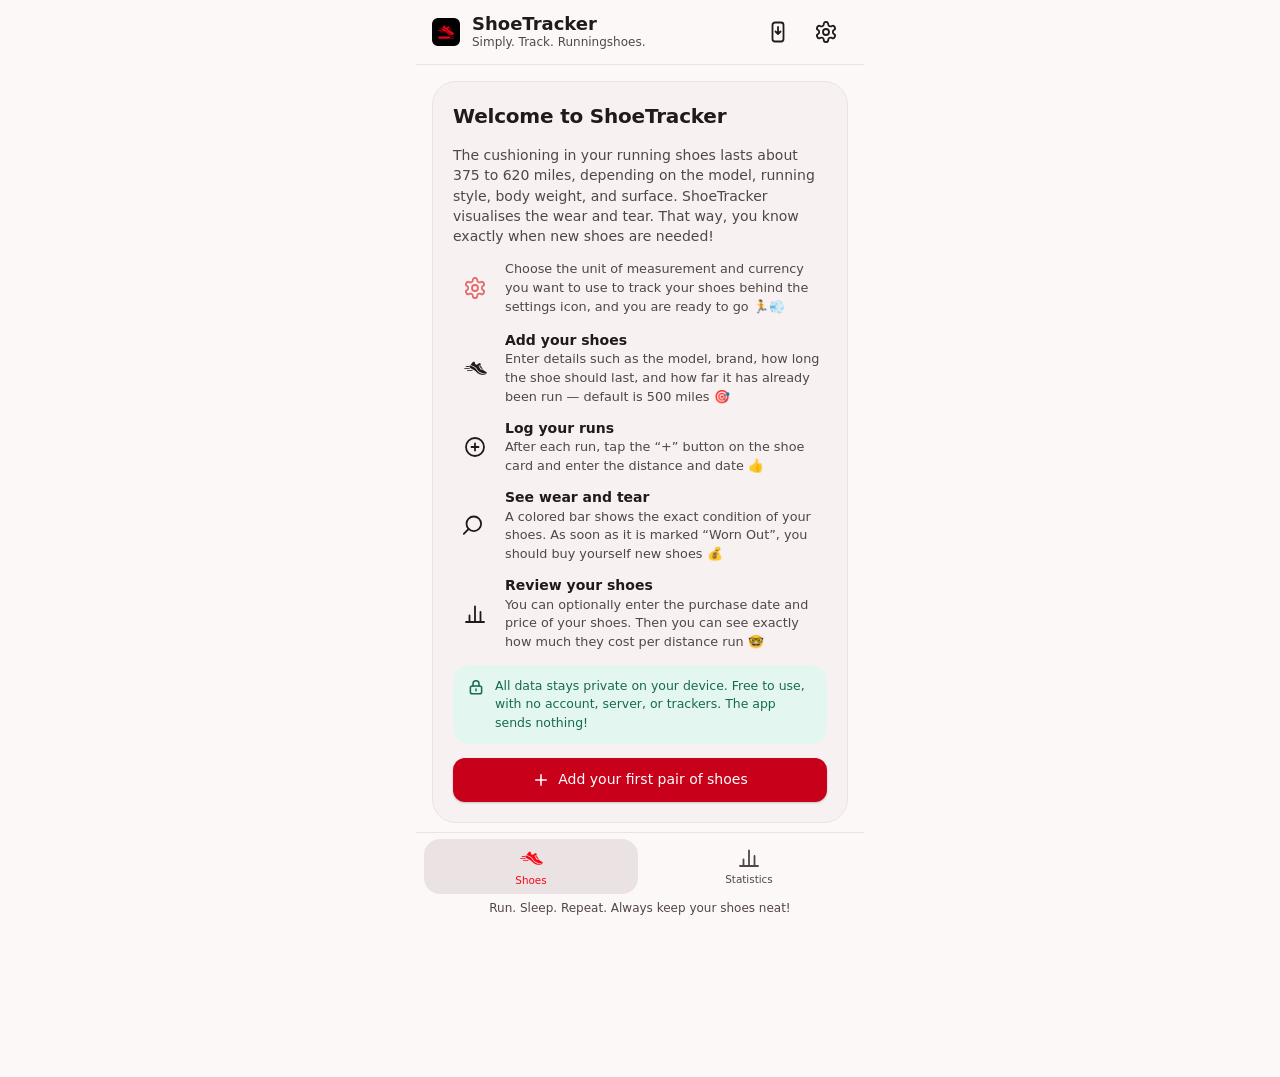
==== commit 943c13a9: "🔧 settings added to onboarding. emojis and icons implemented" ====
--- a/index.html
+++ b/index.html
@@ -112,6 +112,9 @@
   <symbol id="i-plus-circle" viewBox="0 0 24 24">
     <circle cx="12" cy="12" r="9"/><path d="M12 8.5v7M8.5 12h7"/>
   </symbol>
+  <symbol id="i-search" viewBox="0 0 24 24">
+    <circle cx="10.8" cy="10.8" r="7.3"/><path d="M5.6 16 0.8 20.8"/>
+  </symbol>
   <symbol id="i-chart" viewBox="0 0 24 24">
     <path d="M3 21h18"/><path d="M6.5 21v-6.5M12 21V5.5M17.5 21v-10"/>
   </symbol>
@@ -177,34 +180,40 @@
       <p class="onboarding__lead" data-i18n="onb.lead" data-i18n-unit>
         Die Dämpfung deiner Laufschuhe hält je nach Modell, Laufstil, Körpergewicht und Untergrund ca. 600 bis 1.000&nbsp;Kilometer. ShoeTracker zeigt dir den Verschleiß. So weißt du genau, wann du neue Schuhe brauchst!
       </p>
+      <div class="onboarding__settings-row">
+        <button type="button" id="onboarding-settings-btn" class="icon-btn" aria-label="Einstellungen" title="Einstellungen" data-i18n-attr="aria-label=settings.title,title=settings.title">
+          <svg class="icon" aria-hidden="true"><use href="#i-settings"/></svg>
+        </button>
+        <p class="onboarding__lead" data-i18n="onb.settings">Lege in den Einstellungen fest in welcher Maßeinheit und Währung du deine Schuhe tracken möchtest und schon kann es losgehen 🏃💨</p>
+      </div>
 
       <ol class="steps">
         <li class="step">
-          <span class="step__num" aria-hidden="true">1</span>
+          <span class="step__icon step__icon--shoe" aria-hidden="true"><svg class="icon"><use href="#i-shoe"/></svg></span>
           <span class="step__body">
             <b class="step__title" data-i18n="onb.s1.title">Schuhe hinzufügen</b>
-            <span class="step__text" data-i18n="onb.s1.text" data-i18n-unit>Gib Details ein wie Modell, Marke, ob der Schuh vorher schon gelaufen wurde und wie lange er halten soll –&nbsp;voreingestellt sind 800&nbsp;km.</span>
+            <span class="step__text" data-i18n="onb.s1.text" data-i18n-unit>Gib Details ein wie Modell, Marke, wie lange der Schuh halten soll und mit welcher Distanz er schon gelaufen wurde –&nbsp;voreingestellt sind 800&nbsp;km 🎯</span>
           </span>
         </li>
         <li class="step">
-          <span class="step__num" aria-hidden="true">2</span>
+          <span class="step__icon step__icon--add" aria-hidden="true"><svg class="icon"><use href="#i-plus-circle"/></svg></span>
           <span class="step__body">
             <b class="step__title" data-i18n="onb.s2.title">Läufe eintragen</b>
-            <span class="step__text" data-i18n="onb.s2.text">Tippe nach jedem Lauf das „+“ auf der Schuhkarte an und erfasse Distanz und Datum.</span>
+            <span class="step__text" data-i18n="onb.s2.text">Tippe nach jedem Lauf den „+“ Button auf der Schuhkarte an und erfasse Distanz und Datum 👍</span>
           </span>
         </li>
         <li class="step">
-          <span class="step__num" aria-hidden="true">3</span>
+          <span class="step__icon step__icon--search" aria-hidden="true"><svg class="icon"><use href="#i-search"/></svg></span>
           <span class="step__body">
             <b class="step__title" data-i18n="onb.s3.title">Verschleiß sehen</b>
-            <span class="step__text" data-i18n="onb.s3.text">Ein farbiger Balken zeigt dir den Zustand deiner Schuhe genau an. Spätestens wenn er ab 90&nbsp;% Laufleistung auf „Verschlissen“ steht, ist es Zeit neue Schuhe zu kaufen!</span>
+            <span class="step__text" data-i18n="onb.s3.text">Ein farbiger Balken zeigt den genauen Zustand deiner Schuhe. Spätestens wenn er „Verschlissen“ ist, solltest du dir neue Schuhe zu kaufen 💰</span>
           </span>
         </li>
         <li class="step">
-          <span class="step__num" aria-hidden="true">4</span>
+          <span class="step__icon step__icon--chart" aria-hidden="true"><svg class="icon"><use href="#i-chart"/></svg></span>
           <span class="step__body">
             <b class="step__title" data-i18n="onb.s4.title">Schuhe auswerten</b>
-            <span class="step__text" data-i18n="onb.s4.text">Wenn du optional auch Kaufdatum und Preis deiner Schuhe eingibst, kannst du exakt sehen, was dich deine Schuhe pro gelaufener Strecke kosten.</span>
+            <span class="step__text" data-i18n="onb.s4.text">Du kannst optional auch Kaufdatum und Preis deiner Schuhe eingeben. Dann siehst du exakt, wie viel deine Schuhe pro gelaufener Strecke kosten 🤓</span>
           </span>
         </li>
       </ol>
@@ -216,7 +225,7 @@
 
       <button type="button" class="btn btn--filled btn--block" id="onboarding-start">
         <svg class="icon icon--sm" aria-hidden="true"><use href="#i-plus"/></svg>
-        <span data-i18n="onb.start">Ersten Schuh hinzufügen</span>
+        <span data-i18n="onb.start">Erste Schuhe hinzufügen</span>
       </button>
     </section>
 
--- a/assets/css/app.css
+++ b/assets/css/app.css
@@ -17,6 +17,7 @@
   --on-primary: #5c0008;
   --primary-container: #c8001a;
   --on-primary-container: #ffffff;
+  --add-shoe-accent: var(--primary);
 
   --outline: #857371;
   --outline-variant: #d8c2c0;
@@ -69,6 +70,7 @@
   --on-primary: #5c0008;
   --primary-container: #c8001a;
   --on-primary-container: #ffffff;
+  --add-shoe-accent: #E36B6B;
 
   --outline: #a08c8a;
   --outline-variant: #534343;
@@ -107,6 +109,7 @@
     --on-primary: #5c0008;
     --primary-container: #c8001a;
     --on-primary-container: #ffffff;
+    --add-shoe-accent: #E36B6B;
 
     --outline: #a08c8a;
     --outline-variant: #534343;
@@ -274,6 +277,8 @@
 
 .btn--filled { background: var(--primary); color: var(--on-primary); box-shadow: var(--shadow-1); }
 .btn--filled:hover:not(:disabled) { opacity: 0.92; }
+#onboarding-start { background: var(--primary-container); color: var(--on-primary-container); }
+#dialog-add-shoe .btn--filled { background: var(--add-shoe-accent); }
 
 .btn--tonal { background: var(--primary-container); color: var(--on-primary-container); }
 .btn--tonal:hover:not(:disabled) { opacity: 0.9; }
@@ -582,6 +587,7 @@
 .input#currency-select { border-color: #FB071A; }
 .input#currency-select:focus { border-color: #FB071A; box-shadow: inset 0 0 0 1px #FB071A; }
 .input:focus { outline: none; border-color: var(--primary); box-shadow: inset 0 0 0 1px var(--primary); }
+#dialog-add-shoe .input:focus { border-color: var(--add-shoe-accent); box-shadow: inset 0 0 0 1px var(--add-shoe-accent); }
 .input:user-invalid { border-color: var(--error); }
 textarea.input { min-height: 72px; resize: vertical; }
 
@@ -681,6 +687,7 @@
   cursor: pointer;
   transition: color 0.15s, background-color 0.15s;
 }
+.nav-tab[data-tab="shoes"] > .icon { width: 26px; height: 26px; }
 .nav-tab[aria-selected="true"] { color: #FB071A; background: var(--surface-variant); }
 
 /* ---------- Dialogs ---------- */
@@ -780,9 +787,12 @@
 }
 .onboarding__title { font-size: 1.25rem; font-weight: 700; letter-spacing: -0.01em; }
 .onboarding__lead { font-size: 0.875rem; color: var(--on-surface-variant); }
+.onboarding__settings-row { display: flex; align-items: center; gap: 8px; }
+.onboarding__settings-row > .icon-btn { flex: none; color: #E36B6B; }
+.onboarding__settings-row > .onboarding__lead { font-size: 0.8rem; }
 
 .steps { display: grid; gap: 12px; margin: 0; padding: 0; list-style: none; }
-.step { display: flex; align-items: flex-start; gap: 12px; }
+.step { display: flex; align-items: center; gap: 17px; }
 .step__num {
   flex: none;
   display: grid;
@@ -794,6 +804,17 @@
   font-size: 0.78rem;
   font-weight: 700;
 }
+.step__icon {
+  flex: none;
+  display: grid;
+  place-items: center;
+  width: 26px; height: 26px;
+  margin-left: 9px;
+}
+#settings-btn,
+.step__icon { color: var(--on-surface); }
+.step__icon > .icon { width: 24px; height: 24px; }
+.step__icon--shoe > .icon { width: 26px; height: 26px; }
 .step__body { min-width: 0; }
 .step__title { display: block; font-size: 0.875rem; font-weight: 600; }
 .step__text { display: block; font-size: 0.8rem; color: var(--on-surface-variant); }
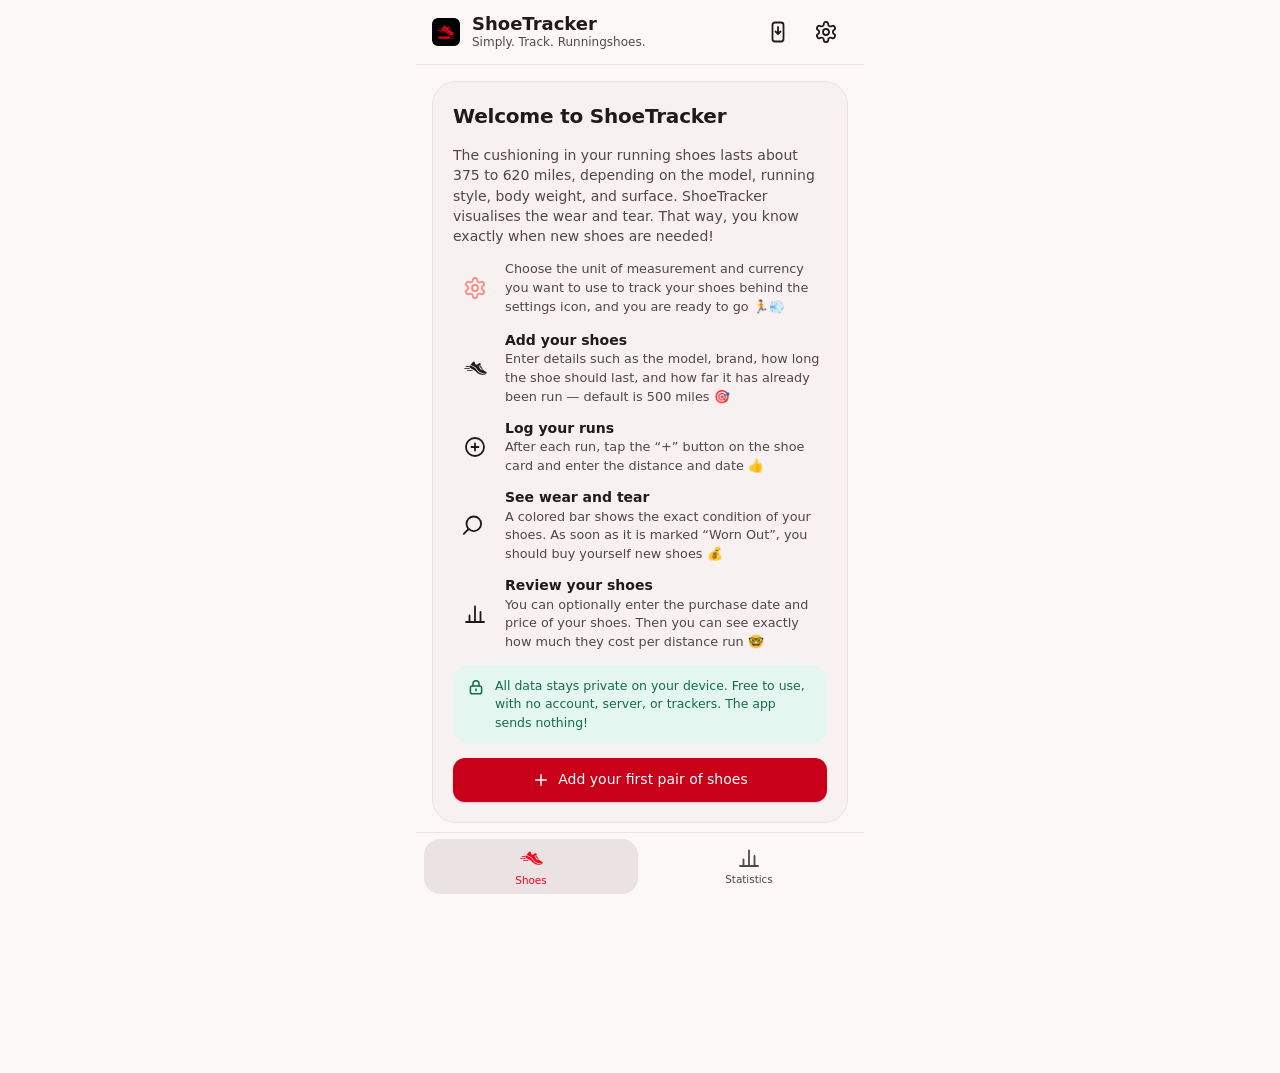
==== commit 64fec311: "✏️ readme added in english" ====
--- a/index.html
+++ b/index.html
@@ -651,7 +651,7 @@
     </div>
 
     <form class="form" id="settings-form">
-      <p class="hint" data-i18n="settings.saved">Änderungen greifen sofort und werden lokal auf deinem Gerät gespeichert. Kilometer und Meilen werden umgerechnet.</p>
+      <p class="hint" data-i18n="settings.saved">Änderungen greifen sofort und werden lokal auf deinem Gerät gespeichert. Du kannst sie jederzeit umstellen.</p>
       <fieldset class="segmented">
         <legend class="field__label" data-i18n="settings.language">Sprache</legend>
         <label><input type="radio" name="lang" value="de"><span lang="de">Deutsch</span></label>
@@ -662,6 +662,7 @@
         <legend class="field__label" data-i18n="settings.unit">Maßeinheit</legend>
         <label><input type="radio" name="unit" value="km"><span data-i18n="settings.km">Kilometer</span></label>
         <label><input type="radio" name="unit" value="mi"><span data-i18n="settings.mi">Meilen</span></label>
+        <p class="hint" data-i18n="settings.unitHint">Bereits eingegebene Werte werden umgerechnet.</p>
       </fieldset>
 
       <div class="field">
@@ -675,11 +676,66 @@
           <option value="DKK">DKK – Kr</option>
           <option value="ISK">ISK – Kr</option>
           <option value="CAD">CAD – CA$</option>
+          <option value="AUD">AUD – AU$</option>
+          <option value="NZD">NZD – $</option>
           <option value="JPY">JPY – ¥</option>
           <option value="CHF">CHF - FR</option>
         </select>
         <p class="hint" id="currency-hint" data-i18n="settings.currencyHint">Bei Auswahl einer anderen Währung werden bereits gespeicherte Preise nicht umgerechnet. Es ändert sich nur die Anzeige der Währung.</p>
       </div>
+
+      <section class="wear-zones" aria-labelledby="wear-zones-title">
+        <h3 class="field__label" id="wear-zones-title" data-i18n="settings.wearZones">Verschleißbereiche</h3>
+        <div class="wear-zones__preview" id="wear-zones-preview">
+          <div class="wear-zones__track" aria-hidden="true">
+            <span class="wear-zones__segment wear-zones__segment--fresh" id="wear-zone-segment-fresh"></span>
+            <span class="wear-zones__segment wear-zones__segment--ok" id="wear-zone-segment-ok"></span>
+            <span class="wear-zones__segment wear-zones__segment--warn" id="wear-zone-segment-warn"></span>
+            <span class="wear-zones__segment wear-zones__segment--worn" id="wear-zone-segment-worn"></span>
+          </div>
+          <span class="wear-zones__handle wear-zones__handle--fresh" id="wear-zone-handle-fresh" aria-hidden="true"></span>
+          <span class="wear-zones__handle wear-zones__handle--ok" id="wear-zone-handle-ok" aria-hidden="true"></span>
+          <span class="wear-zones__handle wear-zones__handle--warn" id="wear-zone-handle-warn" aria-hidden="true"></span>
+          <input class="wear-zone__range wear-zone__range--fresh wear-zone__range--in-bar" type="range" id="wear-zone-fresh" name="wear-zone-fresh" min="0" max="100" value="25" step="5" data-wear-zone>
+          <input class="wear-zone__range wear-zone__range--ok wear-zone__range--in-bar" type="range" id="wear-zone-ok" name="wear-zone-ok" min="0" max="100" value="75" step="5" data-wear-zone>
+          <input class="wear-zone__range wear-zone__range--warn wear-zone__range--in-bar" type="range" id="wear-zone-warn" name="wear-zone-warn" min="0" max="100" value="90" step="5" data-wear-zone>
+        </div>
+        <p class="hint" data-i18n="settings.wearZonesHint">Du kannst die Grenzen für die Verschleißbereiche deiner Schuhe ändern. Verschiebe dazu die Slider oder belasse es bei der 25|75|90 Standarteinstellung (empfohlen).</p>
+        <div class="wear-zones__controls">
+          <div class="field">
+            <label class="wear-zone__label" for="wear-zone-fresh">
+              <span class="wear-zone__label-text">
+                <span class="badge badge--fresh" data-i18n="wear.fresh">Frisch</span>
+                <span class="wear-zone__range"><output id="wear-zone-fresh-min">0%</output><span data-i18n="settings.wearZoneFresh"> to </span><output id="wear-zone-fresh-output" for="wear-zone-fresh">25%</output></span>
+              </span>
+            </label>
+          </div>
+          <div class="field">
+            <label class="wear-zone__label" for="wear-zone-ok">
+              <span class="wear-zone__label-text">
+                <span class="badge badge--ok" data-i18n="wear.ok">Gut</span>
+                <span class="wear-zone__range"><output id="wear-zone-fresh-output-min" for="wear-zone-fresh">25%</output><span data-i18n="settings.wearZoneOk"> to </span><output id="wear-zone-ok-output" for="wear-zone-ok">75%</output></span>
+              </span>
+            </label>
+          </div>
+          <div class="field">
+            <label class="wear-zone__label" for="wear-zone-warn">
+              <span class="wear-zone__label-text">
+                <span class="badge badge--warn" data-i18n="wear.warn">Bald fällig</span>
+                <span class="wear-zone__range"><output id="wear-zone-ok-output-min" for="wear-zone-ok">75%</output><span data-i18n="settings.wearZoneWarn"> to </span><output id="wear-zone-warn-output" for="wear-zone-warn">90%</output></span>
+              </span>
+            </label>
+          </div>
+          <div class="field">
+            <div class="wear-zone__label">
+              <span class="wear-zone__label-text">
+                <span class="badge badge--worn" data-i18n="wear.worn">Verschlissen</span>
+                <span class="wear-zone__range"><span data-i18n="settings.wearZoneWorn">ab </span><output id="wear-zone-worn-output">90%</output></span>
+              </span>
+            </div>
+          </div>
+        </div>
+      </section>
 
       <fieldset class="segmented">
         <legend class="field__label" data-i18n="settings.theme">Design</legend>
--- a/assets/css/app.css
+++ b/assets/css/app.css
@@ -70,7 +70,7 @@
   --on-primary: #5c0008;
   --primary-container: #c8001a;
   --on-primary-container: #ffffff;
-  --add-shoe-accent: #E36B6B;
+  --add-shoe-accent: var(--primary);
 
   --outline: #a08c8a;
   --outline-variant: #534343;
@@ -109,7 +109,7 @@
     --on-primary: #5c0008;
     --primary-container: #c8001a;
     --on-primary-container: #ffffff;
-    --add-shoe-accent: #E36B6B;
+    --add-shoe-accent: var(--primary);
 
     --outline: #a08c8a;
     --outline-variant: #534343;
@@ -278,7 +278,6 @@
 .btn--filled { background: var(--primary); color: var(--on-primary); box-shadow: var(--shadow-1); }
 .btn--filled:hover:not(:disabled) { opacity: 0.92; }
 #onboarding-start { background: var(--primary-container); color: var(--on-primary-container); }
-#dialog-add-shoe .btn--filled { background: var(--add-shoe-accent); }
 
 .btn--tonal { background: var(--primary-container); color: var(--on-primary-container); }
 .btn--tonal:hover:not(:disabled) { opacity: 0.9; }
@@ -366,6 +365,7 @@
   color: var(--on-primary-container);
 }
 .segmented input:focus-visible + span { outline: 2px solid var(--primary); outline-offset: 2px; position: relative; }
+.segmented > p.hint { margin-top: 6px; }
 
 /* ---------- Filter Chips ---------- */
 .chips { display: flex; gap: 8px; }
@@ -585,11 +585,35 @@
   transition: border-color 0.15s;
 }
 .input#currency-select { border-color: #FB071A; }
-.input#currency-select:focus { border-color: #FB071A; box-shadow: inset 0 0 0 1px #FB071A; }
 .input:focus { outline: none; border-color: var(--primary); box-shadow: inset 0 0 0 1px var(--primary); }
-#dialog-add-shoe .input:focus { border-color: var(--add-shoe-accent); box-shadow: inset 0 0 0 1px var(--add-shoe-accent); }
 .input:user-invalid { border-color: var(--error); }
 textarea.input { min-height: 72px; resize: vertical; }
+
+.wear-zones { display: grid; gap: 12px; min-width: 0; }
+.wear-zones__preview { position: relative; width: 100%; height: 24px; touch-action: none; }
+.wear-zones__track { position: absolute; top: 50%; left: 0; display: flex; width: 100%; height: 10px; overflow: hidden; transform: translateY(-50%); border-radius: 999px; background: var(--surface-variant); }
+.wear-zones__segment { flex: 0 0 auto; height: 100%; transition: width 0.12s ease; }
+.wear-zones__segment--fresh { background: var(--fresh); }
+.wear-zones__segment--ok { background: var(--ok); }
+.wear-zones__segment--warn { background: var(--warn); }
+.wear-zones__segment--worn { background: var(--worn); }
+.wear-zones__handle { position: absolute; top: 50%; z-index: 2; width: 2px; height: 36px; transform: translate(-50%, -50%); border-radius: 1px; background: var(--on-surface); pointer-events: none; }
+.wear-zones__handle--fresh { background: linear-gradient(to right, var(--fresh) 0 50%, var(--ok) 50% 100%); }
+.wear-zones__handle--ok { background: linear-gradient(to right, var(--ok) 0 50%, var(--warn) 50% 100%); }
+.wear-zones__handle--warn { background: linear-gradient(to right, var(--warn) 0 50%, var(--worn) 50% 100%); }
+.wear-zones__controls { display: grid; gap: 10px; }
+.wear-zone__label { display: flex; align-items: center; justify-content: space-between; gap: 12px; font-size: 0.78rem; font-weight: 500; color: var(--on-surface-variant); }
+.wear-zone__label-text { display: flex; justify-content: space-between; align-items: center; width: 100%; }
+.wear-zone__range { display: inline-flex; align-items: center; gap: 4px; }
+.wear-zone__range--fresh { accent-color: var(--fresh); }
+.wear-zone__range--ok { accent-color: var(--ok); }
+.wear-zone__range--warn { accent-color: var(--warn); }
+.wear-zone__range--in-bar { position: absolute; top: 50%; left: -9px; z-index: 1; width: calc(100% + 18px); height: 24px; padding: 0; transform: translateY(-50%); appearance: none; background: transparent; cursor: pointer; pointer-events: none; }
+.wear-zone__range--in-bar::-webkit-slider-runnable-track { height: 10px; background: transparent; }
+.wear-zone__range--in-bar::-webkit-slider-thumb { width: 18px; height: 18px; appearance: none; border: 3px solid transparent; border-radius: 50%; background: transparent; box-shadow: none; }
+.wear-zone__range--in-bar::-moz-range-track { height: 10px; border: 0; background: transparent; }
+.wear-zone__range--in-bar::-moz-range-thumb { width: 12px; height: 12px; border: 3px solid transparent; border-radius: 50%; background: transparent; box-shadow: none; }
+.wear-zone__range--in-bar:focus-visible { outline: 2px solid var(--primary); outline-offset: 4px; }
 
 .input-affix { position: relative; display: flex; align-items: center; }
 .input-affix .input { padding-right: 44px; }
@@ -788,7 +812,7 @@
 .onboarding__title { font-size: 1.25rem; font-weight: 700; letter-spacing: -0.01em; }
 .onboarding__lead { font-size: 0.875rem; color: var(--on-surface-variant); }
 .onboarding__settings-row { display: flex; align-items: center; gap: 8px; }
-.onboarding__settings-row > .icon-btn { flex: none; color: #E36B6B; }
+.onboarding__settings-row > .icon-btn { flex: none; color: var(--primary); }
 .onboarding__settings-row > .onboarding__lead { font-size: 0.8rem; }
 
 .steps { display: grid; gap: 12px; margin: 0; padding: 0; list-style: none; }
@@ -838,17 +862,13 @@
   display: grid;
   gap: 10px;
   justify-items: center;
-  margin-top: 28px;
-  padding-top: 16px;
-  border-top: 1px solid var(--surface-variant);
-  text-align: center;
-}
-/* INFO: In index.html the footer inherits .main's width; sub pages need their own limit. */
-.page .site-foot {
   width: 100%;
   max-width: var(--page);
   margin-inline: auto;
+  margin-top: 0;
   padding: 16px 16px calc(24px + env(safe-area-inset-bottom));
+  border-top: 1px solid var(--surface-variant);
+  text-align: center;
 }
 .site-foot__nav {
   display: flex;
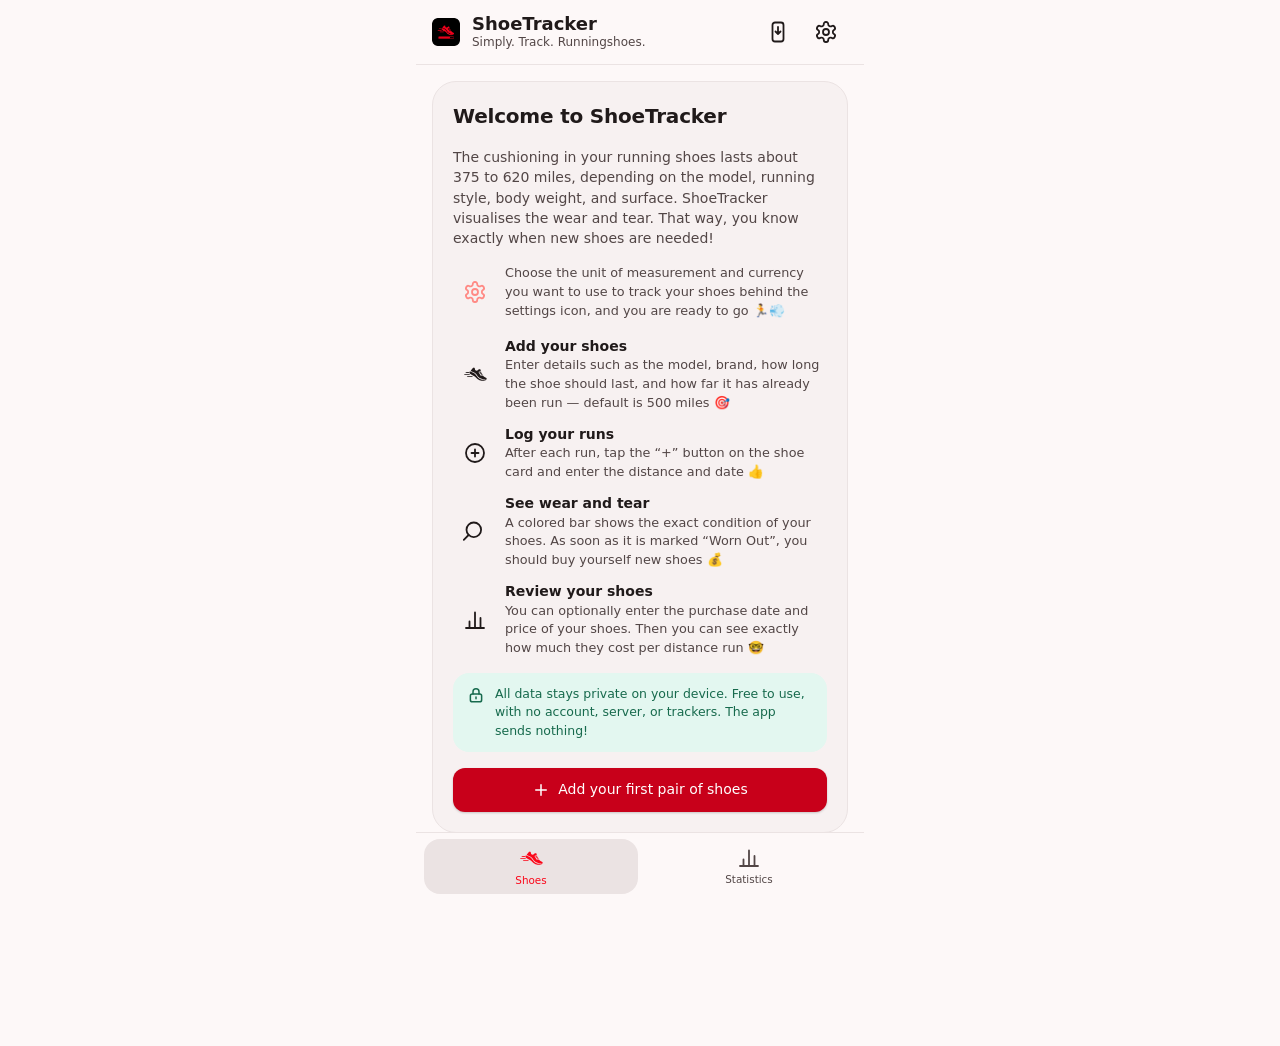
==== commit debd539d: "🔨 data removal moved to settings" ====
--- a/index.html
+++ b/index.html
@@ -73,7 +73,7 @@
     "Kilometerstand pro Laufschuh",
     "Verschleißwarnung ab 75 Prozent",
     "Läufe mit Datum und Notizen erfassen",
-    "Statistik und Verschleiß-Übersicht",
+    "Statistik und Verschleiß Übersicht",
     "CSV-Export und JSON-Backup",
     "Offline nutzbar, installierbar als App",
     "Oberfläche auf Deutsch und Englisch",
@@ -298,14 +298,14 @@
     </div>
 
     <section class="card">
-      <h3 class="section-title" data-i18n="stats.wear">Verschleiß-Übersicht</h3>
+      <h3 class="section-title" data-i18n="stats.wear">Verschleiß Übersicht</h3>
       <div class="wear-list" id="wear-distribution"></div>
     </section>
 
     <section class="card">
-      <h3 class="section-title" data-i18n="stats.backupTitle">Daten &amp; Backup</h3>
+      <h3 class="section-title" data-i18n="stats.backupTitle">Datensicherung</h3>
       <p class="hint" data-i18n="stats.backupHint">
-        Alle Daten liegen ausschließlich lokal in deinem Browser. Keine Cloud, keine Server. Darum sind regelmäßige Backups die einzige Absicherung gegen Datenverlust.
+        Alle Daten liegen ausschließlich lokal in deinem Browser. Keine Cloud, keine Server. Darum sind regelmäßige Backups die einzige Absicherung gegen Datenverlust. Ein bereits vorhandes Backup kannst du hier auch wieder einspielen.
       </p>
       <div class="row">
         <button type="button" class="btn btn--tonal" id="export-json-btn">
@@ -323,14 +323,6 @@
       </button>
       <input type="file" id="import-file" accept="application/json,.json" class="visually-hidden" tabindex="-1" aria-hidden="true">
 
-      <hr class="rule">
-      <p class="hint" data-i18n="stats.deleteHint">
-        Alle Daten werden endgültig aus deinem Browser gelöscht. Vorher exportierte Backups bleiben aber erhalten und lassen sich auf Wunsch wieder importieren.
-      </p>
-      <button type="button" class="btn btn--danger btn--block btn--small" id="delete-all-btn">
-        <svg class="icon icon--sm" aria-hidden="true"><use href="#i-trash"/></svg>
-        <span data-i18n="stats.deleteAll">Alle Daten von diesem Gerät löschen</span>
-      </button>
     </section>
     <footer class="site-foot">
       <p class="hint">Run. Sleep. Repeat. Always keep your shoes neat!</p>
@@ -395,7 +387,7 @@
           <label class="field__label" for="shoe-initial-km" data-i18n="add.initialKm">Startwert</label>
           <div class="input-affix">
             <input class="input" type="number" id="shoe-initial-km" name="initialKm" inputmode="decimal"
-                   value="0" min="0" max="5000" step="0.1" required>
+                   value="0" min="0" max="5000" step="0.01" required>
             <span class="input-affix__unit" aria-hidden="true" data-unit>km</span>
           </div>
         </div>
@@ -420,7 +412,7 @@
         <label class="field__label" for="shoe-icon" data-i18n="add.icon">Schuh-Icon / Emoji</label>
         <div class="emoji-field">
           <input class="input" type="text" id="shoe-icon" name="icon" value="👟" maxlength="12"
-                 autocomplete="off" aria-describedby="shoe-icon-hint">
+                 autocomplete="off" inputmode="none" aria-describedby="shoe-icon-hint">
           <span class="hint" id="shoe-icon-hint" data-i18n="add.iconHint">Wähle ein Emoji für deinen Schuh, z. B. 👟, 🏃, ⚡</span>
         </div>
       </div>
@@ -453,7 +445,7 @@
         <label class="field__label" for="quick-run-distance" data-i18n="log.distance">Distanz</label>
         <div class="input-affix">
           <input class="input" type="number" id="quick-run-distance" name="distance" inputmode="decimal"
-                 step="0.1" min="0.1" max="999" placeholder="z. B. 10,5" data-i18n-attr="placeholder=log.distancePh" required>
+                 step="0.01" min="0.01" max="999" placeholder="z. B. 10,53" data-i18n-attr="placeholder=log.distancePh" required>
           <span class="input-affix__unit" aria-hidden="true" data-unit>km</span>
         </div>
       </div>
@@ -605,7 +597,7 @@
           <label class="field__label" for="edit-shoe-initial-km" data-i18n="add.initialKm">Startwert</label>
           <div class="input-affix">
             <input class="input" type="number" id="edit-shoe-initial-km" name="initialKm" inputmode="decimal"
-                   min="0" max="5000" step="0.1" required>
+                   min="0" max="5000" step="0.01" required>
             <span class="input-affix__unit" aria-hidden="true" data-unit>km</span>
           </div>
         </div>
@@ -630,7 +622,7 @@
         <label class="field__label" for="edit-shoe-icon-input" data-i18n="add.icon">Schuh-Icon / Emoji</label>
         <div class="emoji-field">
           <input class="input" type="text" id="edit-shoe-icon-input" name="icon" value="👟" maxlength="12"
-                 autocomplete="off" aria-describedby="edit-shoe-icon-hint">
+                 autocomplete="off" inputmode="none" aria-describedby="edit-shoe-icon-hint">
           <span class="hint" id="edit-shoe-icon-hint" data-i18n="add.iconHint">Wähle ein Emoji für deinen Schuh, z. B. 👟, 🏃, ⚡</span>
         </div>
       </div>
@@ -684,6 +676,7 @@
         <p class="hint" id="currency-hint" data-i18n="settings.currencyHint">Bei Auswahl einer anderen Währung werden bereits gespeicherte Preise nicht umgerechnet. Es ändert sich nur die Anzeige der Währung.</p>
       </div>
 
+      <hr class="rule">
       <section class="wear-zones" aria-labelledby="wear-zones-title">
         <h3 class="field__label" id="wear-zones-title" data-i18n="settings.wearZones">Verschleißbereiche</h3>
         <div class="wear-zones__preview" id="wear-zones-preview">
@@ -737,12 +730,24 @@
         </div>
       </section>
 
+      <hr class="rule">
       <fieldset class="segmented">
         <legend class="field__label" data-i18n="settings.theme">Design</legend>
         <label><input type="radio" name="theme" value="system"><span data-i18n="settings.system">System</span></label>
         <label><input type="radio" name="theme" value="light"><span data-i18n="settings.light">Hell</span></label>
         <label><input type="radio" name="theme" value="dark"><span data-i18n="settings.dark">Dunkel</span></label>
       </fieldset>
+
+      <hr class="rule">
+      <h3 class="field__label" data-i18n="stats.deleteTitle">Datenlöschung</h3>
+      <p class="hint" data-i18n="stats.deleteHint">
+        Alle Daten werden endgültig aus deinem Browser gelöscht. Vorher exportierte Backups bleiben aber erhalten und lassen sich auf Wunsch wieder importieren.
+      </p>
+      <button type="button" class="btn btn--danger btn--block btn--small" id="delete-all-btn">
+        <svg class="icon icon--sm" aria-hidden="true"><use href="#i-trash"/></svg>
+        <span data-i18n="stats.deleteAll">Alle Daten von diesem Gerät löschen</span>
+      </button>
+
     </form>
     <footer class="site-foot">
       <nav class="site-foot__nav" aria-label="Weitere Informationen" data-i18n-attr="aria-label=foot.nav">
@@ -780,6 +785,23 @@
   </div>
 </dialog>
 
+<!-- Emoji Picker Dialog -->
+<dialog class="dialog dialog--emoji-picker" id="dialog-emoji-picker" aria-labelledby="emoji-picker-title">
+  <div class="dialog__inner">
+    <div class="dialog__head">
+      <h2 class="dialog__title" id="emoji-picker-title" data-i18n="emojiPicker.title">Emoji auswählen</h2>
+      <button type="button" class="icon-btn" data-close-emoji-picker aria-label="Schließen" data-i18n-attr="aria-label=dialog.close">
+        <svg class="icon" aria-hidden="true"><use href="#i-close"/></svg>
+      </button>
+    </div>
+    <div class="emoji-picker">
+      <div class="emoji-picker__grid" id="emoji-grid">
+        <!-- Emojis werden per JavaScript eingefügt -->
+      </div>
+    </div>
+  </div>
+</dialog>
+
 <output class="toast" id="toast" aria-live="polite"></output>
 
 </body>
--- a/assets/css/app.css
+++ b/assets/css/app.css
@@ -803,8 +803,9 @@
 /* ---------- Onboarding ---------- */
 .onboarding {
   display: grid;
-  gap: 14px;
+  gap: 16px;
   padding: 20px;
+  margin-bottom: -20px;
   border: 1px solid var(--surface-variant);
   border-radius: var(--radius-l);
   background: var(--surface-1);
@@ -866,9 +867,14 @@
   max-width: var(--page);
   margin-inline: auto;
   margin-top: 0;
-  padding: 16px 16px calc(24px + env(safe-area-inset-bottom));
+  padding: 0 16px calc(24px + env(safe-area-inset-bottom));
+  border-top: 0;
+  text-align: center;
+}
+
+#dialog-settings .site-foot {
   border-top: 1px solid var(--surface-variant);
-  text-align: center;
+  padding-top: 16px;
 }
 .site-foot__nav {
   display: flex;
@@ -881,13 +887,14 @@
   align-items: center;
   min-height: 36px;
   padding-inline: 8px;
+  border: 1px solid var(--outline-variant);
   border-radius: 8px;
   color: var(--on-surface-variant);
   font-size: 0.78rem;
   font-weight: 500;
   text-decoration: none;
 }
-.site-foot__nav a:hover { color: var(--primary); background: var(--surface-variant); }
+.site-foot__nav a:hover { background: var(--surface-variant); }
 .site-foot__meta { max-width: 34ch; font-size: 0.7rem; color: var(--on-surface-variant); }
 
 /* ---------- Sub pages (FAQ, privacy) ---------- */
@@ -960,3 +967,76 @@
     scroll-behavior: auto !important;
   }
 }
+
+/* ---------- Emoji Picker ---------- */
+.dialog--emoji-picker {
+  width: 95vw;
+  max-width: 420px;
+  max-height: 80vh;
+}
+
+.dialog--emoji-picker .dialog__inner {
+  display: flex;
+  flex-direction: column;
+  max-height: calc(80vh - 40px);
+}
+
+.dialog--emoji-picker .dialog__head {
+  flex-shrink: 0;
+  padding-bottom: 12px;
+  border-bottom: 1px solid var(--outline-variant);
+}
+
+.emoji-picker {
+  display: flex;
+  flex-direction: column;
+  gap: 12px;
+  overflow: hidden;
+}
+
+
+.emoji-picker__grid {
+  display: grid;
+  grid-template-columns: repeat(auto-fill, minmax(36px, 1fr));
+  gap: 4px;
+  overflow-y: auto;
+  padding: 4px;
+  min-height: 200px;
+  max-height: 400px;
+}
+
+.emoji-picker__emoji-btn {
+  aspect-ratio: 1;
+  border: none;
+  border-radius: var(--radius-s);
+  background: transparent;
+  font-size: 1.5rem;
+  cursor: pointer;
+  transition: background 0.15s ease, transform 0.1s ease;
+}
+
+.emoji-picker__emoji-btn:hover {
+  background: var(--surface-2);
+  transform: scale(1.1);
+}
+
+.emoji-picker__emoji-btn:active {
+  background: var(--surface-3);
+  transform: scale(0.95);
+}
+
+.emoji-picker__emoji-btn.selected {
+  background: var(--primary-container);
+}
+
+@media (min-width: 640px) {
+  .dialog--emoji-picker {
+    width: 420px;
+    max-height: 600px;
+  }
+  
+  .emoji-picker__grid {
+    grid-template-columns: repeat(auto-fill, minmax(40px, 1fr));
+    max-height: 450px;
+  }
+}
